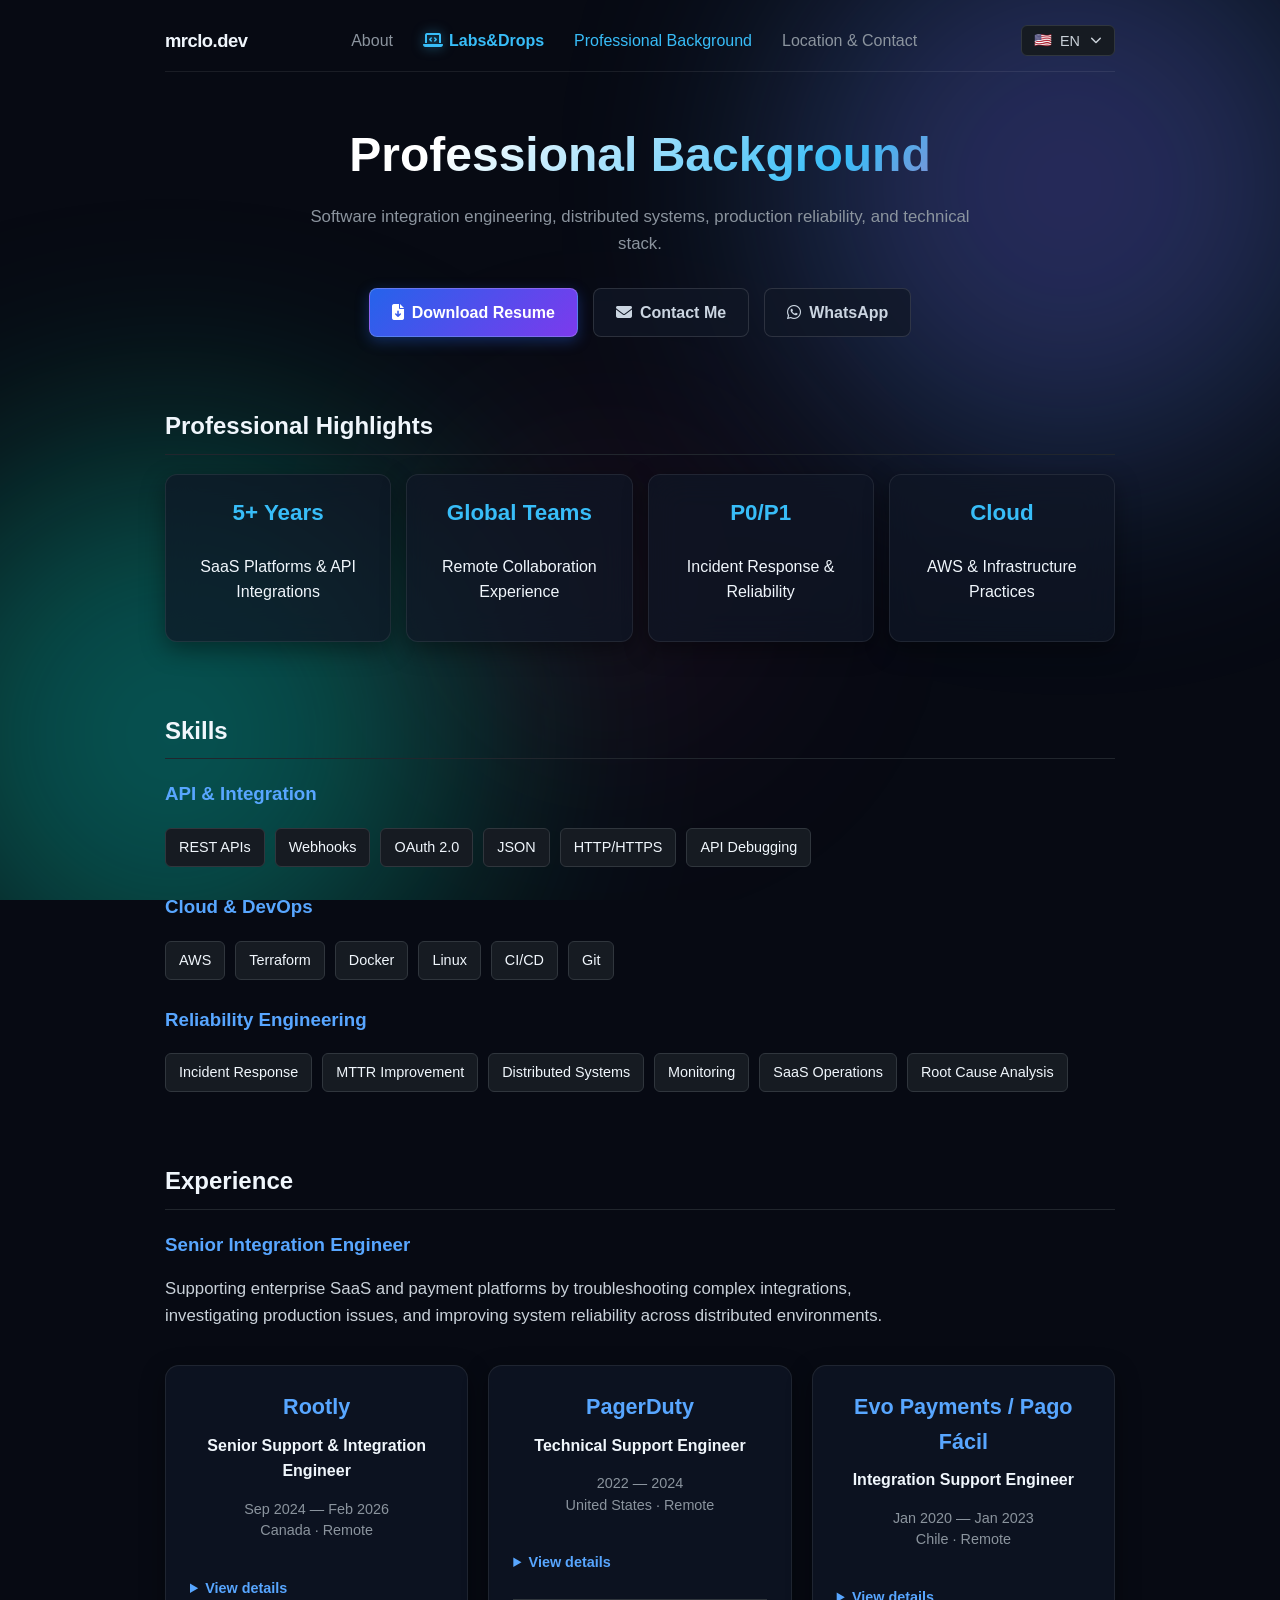
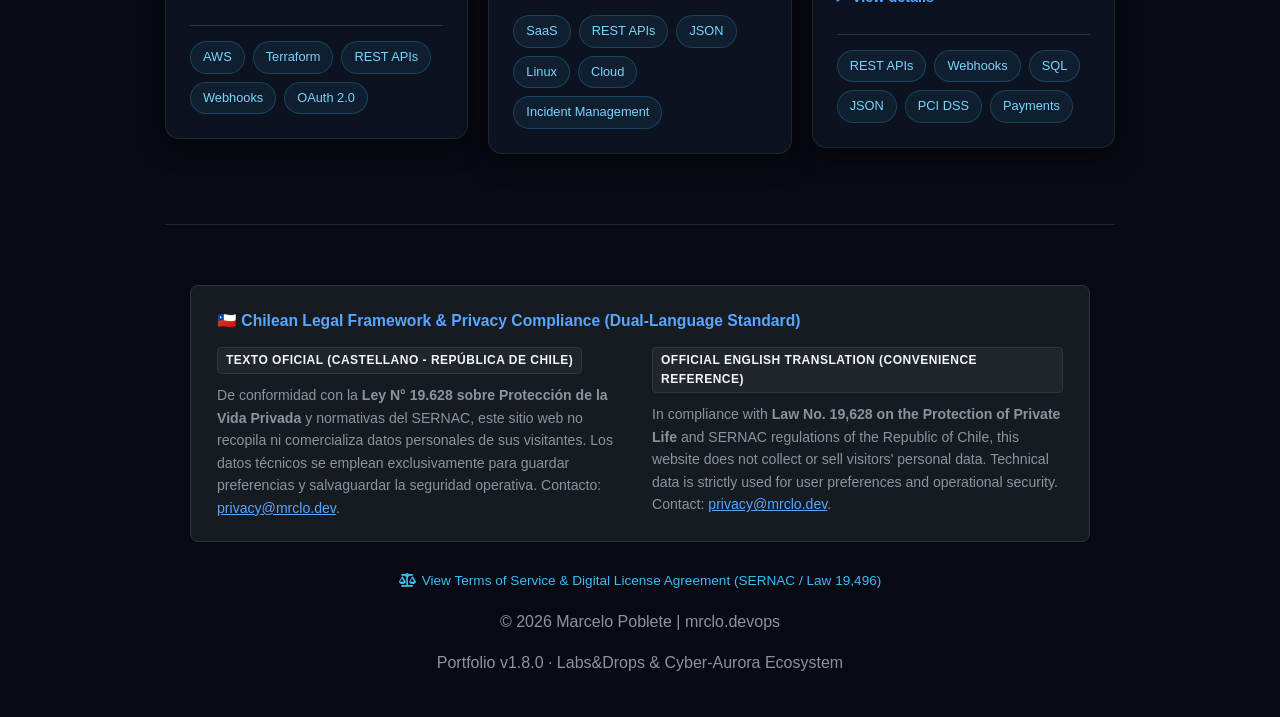
==== background/index.html @ b50017c6 "feat: restructure layout with central Labs&Drops and dedicated background page" ====
<!DOCTYPE html>
<html lang="es">

<head>
    <meta charset="UTF-8">
    <meta name="viewport" content="width=device-width, initial-scale=1.0">

    <title>Professional Background — Marcelo Poblete | Skills & Experience</title>

    <meta name="description"
        content="Professional background of Marcelo Poblete: Senior Integration Engineer, DevOps, and API Reliability specialist. Track record supporting Rootly, PagerDuty, and Pago Fácil.">

    <meta property="og:title" content="Professional Background — Marcelo Poblete | Skills & Experience">
    <meta property="og:description" content="Senior Integration Engineer, DevOps, and API Reliability specialist. Technical stack, highlights, and enterprise SaaS track record.">
    <meta property="og:image" content="https://mrclo.dev/assets/img/profile.jpg">
    <meta property="og:url" content="https://mrclo.dev/background/">
    <meta property="og:type" content="website">

    <link rel="canonical" href="https://mrclo.dev/background/">

    <link rel="icon" type="image/svg+xml" href="/assets/img/favicon.svg?v=1.8.0">
    <link rel="icon" type="image/png" sizes="32x32" href="/assets/img/favicon-32x32.png?v=1.8.0">
    <link rel="icon" type="image/png" sizes="16x16" href="/assets/img/favicon-16x16.png?v=1.8.0">
    <link rel="apple-touch-icon" sizes="180x180" href="/assets/img/apple-touch-icon.png?v=1.8.0">
    <link rel="shortcut icon" href="/assets/img/favicon.ico?v=1.8.0">

    <link rel="stylesheet" href="/assets/css/style.css">
    <link rel="stylesheet" href="/assets/css/labs.css">
    <link rel="stylesheet" href="https://cdnjs.cloudflare.com/ajax/libs/font-awesome/6.5.2/css/all.min.css">
</head>

<body>

  <!-- Ambient Glow Mesh Background -->
  <div class="ambient-glow-mesh" aria-hidden="true">
    <div class="glow-orb orb-1"></div>
    <div class="glow-orb orb-2"></div>
    <div class="glow-orb orb-3"></div>
  </div>

  <nav class="navbar">
    <button class="menu-toggle" aria-label="Open menu">
        <i class="fas fa-bars"></i>
    </button>

    <a href="/" class="nav-brand-desktop">mrclo.dev</a>

    <a href="/labs-drops/" class="nav-labs-center-btn" aria-label="Explora Labs & Drops">
        <span class="working-dev-icon"><i class="fas fa-laptop-code"></i></span>
        <span data-i18n="nav.labs_drops">Labs&Drops</span>
    </a>

    <div class="nav-links">
        <a href="/#about" data-i18n="nav.about">About</a>
        <a href="/labs-drops/" style="color: #38bdf8; font-weight: 600;"><span class="working-dev-icon"><i class="fas fa-laptop-code"></i></span><span data-i18n="nav.labs_drops">Labs&Drops</span></a>
        <a href="/background/" style="color: #38bdf8;" data-i18n="nav.background">Professional Background</a>
        <a href="/#contact" data-i18n="nav.contact">Location & Contact</a>
    </div>

    <div class="lang-switcher">
        <button id="lang-switcher-btn" class="lang-btn" aria-label="Cambiar idioma / Switch language">
            <span id="current-lang-flag">🇨🇱</span>
            <span id="current-lang-code">ES</span>
            <i class="fas fa-chevron-down" style="font-size: 0.72rem; margin-left: 2px;"></i>
        </button>
        <div id="lang-dropdown" class="lang-dropdown">
            <button class="lang-option" data-lang="es">
                <span>🇨🇱</span> Español
            </button>
            <button class="lang-option" data-lang="en">
                <span>🇺🇸</span> English
            </button>
        </div>
    </div>
  </nav>

  <header style="text-align: center; margin-bottom: 30px;">
    <h1 data-i18n="background.title">
      Professional Background
    </h1>

    <p style="color: #8b949e; font-size: 1.05rem; max-width: 680px; margin: 10px auto 25px auto;" data-i18n="background.subtitle">
      Software integration engineering, distributed systems, production reliability, and technical stack.
    </p>

    <div class="buttons">
      <a class="button" href="/assets/docs/Marcelo_Poblete_Integration_Engineer_Resume.pdf" download>
        <i class="fas fa-file-arrow-down"></i>
        <span data-i18n="header.btn.resume">Download Resume</span>
      </a>

      <a class="button secondary" href="mailto:hello@mrclo.dev">
        <i class="fas fa-envelope"></i>
        <span data-i18n="header.btn.contact">Contact Me</span>
      </a>

      <a class="button secondary" href="https://wa.me/56978283318?text=Hello%20Marcelo,%20we%20are%20interested%20in%20scheduling%20a%20meeting%20with%20you.%20Can%20you%20share%20your%20availability?" target="_blank">
        <i class="fab fa-whatsapp"></i>
        <span data-i18n="header.btn.whatsapp">WhatsApp</span>
      </a>
    </div>
  </header>

  <section id="highlights">
    <h2 data-i18n="highlights.title">
      Professional Highlights
    </h2>

    <div class="cards">
      <div class="card">
        <h3 data-i18n="highlights.card1.title">
          5+ Years
        </h3>
        <p data-i18n="highlights.card1.desc">
          SaaS Platforms & API Integrations
        </p>
      </div>

      <div class="card">
        <h3 data-i18n="highlights.card2.title">
          Global Teams
        </h3>
        <p data-i18n="highlights.card2.desc">
          Remote Collaboration Experience
        </p>
      </div>

      <div class="card">
        <h3 data-i18n="highlights.card3.title">
          P0/P1
        </h3>
        <p data-i18n="highlights.card3.desc">
          Incident Response & Reliability
        </p>
      </div>

      <div class="card">
        <h3 data-i18n="highlights.card4.title">
          Cloud
        </h3>
        <p data-i18n="highlights.card4.desc">
          AWS & Infrastructure Practices
        </p>
      </div>
    </div>
  </section>

  <section id="skills">
    <h2 data-i18n="skills.title">
      Skills
    </h2>

    <h3 data-i18n="skills.api">
      API & Integration
    </h3>

    <div class="skills">
      <span class="skill">REST APIs</span>
      <span class="skill">Webhooks</span>
      <span class="skill">OAuth 2.0</span>
      <span class="skill">JSON</span>
      <span class="skill">HTTP/HTTPS</span>
      <span class="skill">API Debugging</span>
    </div>

    <h3 data-i18n="skills.cloud">
      Cloud & DevOps
    </h3>

    <div class="skills">
      <span class="skill">AWS</span>
      <span class="skill">Terraform</span>
      <span class="skill">Docker</span>
      <span class="skill">Linux</span>
      <span class="skill">CI/CD</span>
      <span class="skill">Git</span>
    </div>

    <h3 data-i18n="skills.reliability">
      Reliability Engineering
    </h3>

    <div class="skills">
      <span class="skill">Incident Response</span>
      <span class="skill">MTTR Improvement</span>
      <span class="skill">Distributed Systems</span>
      <span class="skill">Monitoring</span>
      <span class="skill">SaaS Operations</span>
      <span class="skill">Root Cause Analysis</span>
    </div>
  </section>

  <section id="experience">
    <h2 data-i18n="exp.title">
      Experience
    </h2>
    <div class="experience-intro">
      <h3 data-i18n="exp.intro.role">
        Senior Integration Engineer
      </h3>
      <p data-i18n="exp.intro.desc">
        Supporting enterprise SaaS and payment platforms by troubleshooting
        complex integrations, investigating production issues, and improving
        system reliability across distributed environments.
      </p>
    </div>

    <div class="experience-grid">
      <article class="experience-card">
        <header class="experience-header">
          <h3 class="company-name">
            Rootly
          </h3>
          <h4 class="job-title" data-i18n="exp.rootly.role">
            Senior Support & Integration Engineer
          </h4>
          <p class="job-meta" data-i18n="exp.rootly.meta">
            Sep 2024 — Feb 2026<br>
            Canada · Remote
          </p>
        </header>

        <details class="experience-details">
          <summary data-i18n="exp.view_details">
            View details
          </summary>
          <div class="details-content">
            <p data-i18n="exp.rootly.desc">
              Supported enterprise SaaS customers by troubleshooting
              API integrations, production incidents and cloud
              infrastructure while collaborating with Engineering
              and Product teams.
            </p>
            <ul>
              <li data-i18n="exp.rootly.b1">
                Troubleshooting REST APIs and webhook integrations.
              </li>
              <li data-i18n="exp.rootly.b2">
                Production incident response and root cause analysis.
              </li>
              <li data-i18n="exp.rootly.b3">
                Supported cloud-based SaaS environments.
              </li>
              <li data-i18n="exp.rootly.b4">
                Collaborated with Engineering teams on technical issues.
              </li>
            </ul>
          </div>
        </details>

        <footer class="experience-footer">
          <span>AWS</span>
          <span>Terraform</span>
          <span>REST APIs</span>
          <span>Webhooks</span>
          <span>OAuth 2.0</span>
        </footer>
      </article>

      <article class="experience-card">
        <header class="experience-header">
          <h3 class="company-name">
            PagerDuty
          </h3>
          <h4 class="job-title" data-i18n="exp.pd.role">
            Technical Support Engineer
          </h4>
          <p class="job-meta" data-i18n="exp.pd.meta">
            2022 — 2024<br>
            United States · Remote
          </p>
        </header>

        <details class="experience-details">
          <summary data-i18n="exp.view_details">
            View details
          </summary>
          <div class="details-content">
            <p data-i18n="exp.pd.desc">
              Supported global customers using cloud-based incident
              management solutions, troubleshooting technical issues,
              integrations and production environments.
            </p>
            <ul>
              <li data-i18n="exp.pd.b1">
                Troubleshot SaaS platform issues and customer integrations.
              </li>
              <li data-i18n="exp.pd.b2">
                Analyzed logs and technical data to identify root causes.
              </li>
              <li data-i18n="exp.pd.b3">
                Supported API integrations and technical investigations.
              </li>
              <li data-i18n="exp.pd.b4">
                Collaborated with Engineering teams across global environments.
              </li>
            </ul>
          </div>
        </details>

        <footer class="experience-footer">
          <span>SaaS</span>
          <span>REST APIs</span>
          <span>JSON</span>
          <span>Linux</span>
          <span>Cloud</span>
          <span>Incident Management</span>
        </footer>
      </article>

      <article class="experience-card">
        <header class="experience-header">
          <h3 class="company-name">
            Evo Payments / Pago Fácil
          </h3>
          <h4 class="job-title" data-i18n="exp.pf.role">
            Integration Support Engineer
          </h4>
          <p class="job-meta" data-i18n="exp.pf.meta">
            Jan 2020 — Jan 2023<br>
            Chile · Remote
          </p>
        </header>

        <details class="experience-details">
          <summary data-i18n="exp.view_details">
            View details
          </summary>
          <div class="details-content">
            <p data-i18n="exp.pf.desc">
              Supported high-volume payment gateway integrations
              in production environments, ensuring reliable transaction
              processing and troubleshooting complex integration issues.
            </p>
            <ul>
              <li data-i18n="exp.pf.b1">
                Supported high-volume payment gateway integrations
                in production environments.
              </li>
              <li data-i18n="exp.pf.b2">
                Performed SQL analysis and log investigations to resolve
                reconciliation discrepancies and transaction failures.
              </li>
              <li data-i18n="exp.pf.b3">
                Investigated API contract mismatches, webhook delivery
                issues and payload validation errors.
              </li>
              <li data-i18n="exp.pf.b4">
                Refined retry strategies and fault-isolation practices
                to support reliable payment processing.
              </li>
              <li data-i18n="exp.pf.b5">
                Collaborated with Engineering and Operations teams
                during production releases.
              </li>
            </ul>
          </div>
        </details>

        <footer class="experience-footer">
          <span>REST APIs</span>
          <span>Webhooks</span>
          <span>SQL</span>
          <span>JSON</span>
          <span>PCI DSS</span>
          <span>Payments</span>
        </footer>
      </article>
    </div>
  </section>

  <footer>
    <div class="legal-framework">
      <h4 id="legal-title">🇨🇱 Cumplimiento Legal y Privacidad (República de Chile)</h4>
      <div id="legal-body"></div>
    </div>

    <div style="margin: 16px 0; text-align: center;">
      <a href="/terms/" style="color: var(--labs-cyan, #38bdf8); font-size: 0.85rem; text-decoration: none; display: inline-flex; align-items: center; gap: 6px;">
        <i class="fas fa-scale-balanced"></i>
        <span data-i18n="legal.terms_link">Ver Términos de Servicio & Política de Licencias Digitales (SERNAC / Ley 19.496)</span>
      </a>
    </div>

    <p data-i18n="footer.rights">
      © 2026 Marcelo Poblete | mrclo.devops
    </p>

    <p data-i18n="footer.version">
      Portfolio v1.8.0 · Labs&Drops & Cyber-Aurora Ecosystem
    </p>
  </footer>

  <script>
    const menuToggle = document.querySelector(".menu-toggle");
    const navLinks = document.querySelector(".nav-links");
    menuToggle.addEventListener("click", () => {
      navLinks.classList.toggle("active");
    });
  </script>
  <script src="/assets/js/i18n.js"></script>
</body>
</html>
---- assets/css/style.css ----
* {
    box-sizing: border-box;
}


html {
    scroll-behavior: smooth;
}


body {
    background: #070a13;
    color: #f0f6fc;
    position: relative;
    overflow-x: hidden;
    font-family:
    -apple-system,
    BlinkMacSystemFont,
    "Segoe UI",
    Roboto,
    Arial,
    sans-serif;
    max-width: 1000px;
    margin: auto;
    padding: 25px;
    line-height: 1.6;
}



/* =====================
   NAVBAR
===================== */


.navbar {
    display: flex;
    justify-content: space-between;
    align-items: center;
    position: relative;
    border-bottom: 1px solid rgba(255, 255, 255, 0.08);
    padding-bottom: 15px;
    margin-bottom: 45px;
}

.nav-brand-desktop {
    color: #f0f6fc;
    font-size: 1.15rem;
    font-weight: 700;
    text-decoration: none;
    letter-spacing: -0.5px;
    transition: color 0.2s ease;
}

.nav-brand-desktop:hover {
    color: #38bdf8;
}

.nav-links {
    display: flex;
    gap: 22px;
    align-items: center;
}

.nav-links a {
    color: #8b949e;
    text-decoration: none;
    font-weight: 500;
    transition: color 0.2s ease;
}

.nav-links a:hover {
    color: #38bdf8;
}

.nav-labs-center-btn {
    display: none;
    align-items: center;
    gap: 8px;
    background: linear-gradient(135deg, rgba(37, 99, 235, 0.2), rgba(124, 58, 237, 0.25));
    border: 1px solid rgba(56, 189, 248, 0.4);
    color: #ffffff;
    padding: 6px 14px;
    border-radius: 20px;
    font-size: 0.88rem;
    font-weight: 600;
    text-decoration: none;
    box-shadow: 0 0 15px rgba(56, 189, 248, 0.25);
    transition: all 0.25s ease;
}

.nav-labs-center-btn:hover {
    background: linear-gradient(135deg, rgba(37, 99, 235, 0.35), rgba(124, 58, 237, 0.4));
    border-color: #38bdf8;
    transform: translateY(-1px) scale(1.03);
    box-shadow: 0 0 22px rgba(56, 189, 248, 0.45);
    color: #ffffff;
}

.menu-toggle {
    display: none;
    background: none;
    border: 1px solid rgba(255, 255, 255, 0.15);
    color: #c9d1d9;
    border-radius: 8px;
    padding: 7px 12px;
    font-size: 1.1rem;
    cursor: pointer;
    transition: all 0.2s ease;
}

.menu-toggle:hover {
    background: rgba(255, 255, 255, 0.05);
    border-color: #38bdf8;
    color: #38bdf8;
}

/* =====================
   LANGUAGE SWITCHER
===================== */

.lang-switcher {
    position: relative;
    z-index: 100;
}

.lang-btn {
    background: #161b22;
    border: 1px solid #30363d;
    border-radius: 6px;
    color: #c9d1d9;
    padding: 6px 12px;
    font-size: 0.9rem;
    font-weight: 500;
    cursor: pointer;
    display: flex;
    align-items: center;
    gap: 8px;
    transition: all 0.2s ease;
}

.lang-btn:hover {
    background: #21262d;
    border-color: #58a6ff;
    color: #58a6ff;
}

.lang-dropdown {
    display: none;
    position: absolute;
    right: 0;
    top: calc(100% + 6px);
    background: #161b22;
    border: 1px solid #30363d;
    border-radius: 6px;
    box-shadow: 0 8px 24px rgba(0, 0, 0, 0.5);
    min-width: 135px;
    z-index: 1000;
    overflow: hidden;
}

.lang-dropdown.open {
    display: block;
}

.lang-option {
    display: flex;
    align-items: center;
    gap: 10px;
    width: 100%;
    padding: 9px 14px;
    background: transparent;
    border: none;
    color: #c9d1d9;
    font-size: 0.88rem;
    text-align: left;
    cursor: pointer;
    transition: background 0.15s ease;
}

.lang-option:hover {
    background: #21262d;
    color: #58a6ff;
}

.lang-option.active {
    color: #58a6ff;
    font-weight: 600;
    background: rgba(88, 166, 255, 0.12);
}


.nav-links {

    display: flex;

    gap: 30px;

}


.nav-links a {

    color: #8b949e;

    text-decoration: none;

    font-weight: 500;

}


.nav-links a:hover {

    color: #58a6ff;

}



.menu-toggle {

    display: none;

    background: none;

    border: none;

    color: #c9d1d9;

    font-size: 1.8rem;

    cursor: pointer;

}







/* =====================
   HEADER
===================== */


header {

    text-align: center;

}



.profile {
    width: 150px;
    height: 150px;
    border-radius: 50%;
    object-fit: cover;
    border: 2px solid rgba(56, 189, 248, 0.45);
    box-shadow: 0 0 25px rgba(56, 189, 248, 0.3), 0 0 50px rgba(124, 58, 237, 0.22);
    transition: all 0.3s cubic-bezier(0.16, 1, 0.3, 1);
}

.profile:hover {
    transform: scale(1.04);
    border-color: #38bdf8;
    box-shadow: 0 0 35px rgba(56, 189, 248, 0.45), 0 0 70px rgba(124, 58, 237, 0.35);
}

h1 {
    color: #f0f6fc;
    font-size: 3rem;
    font-weight: 800;
    margin: 20px 0 5px;
    background: linear-gradient(135deg, #ffffff 30%, #38bdf8 70%, #ec4899 100%);
    -webkit-background-clip: text;
    -webkit-text-fill-color: transparent;
}

header h2 {
    color: #38bdf8;
    font-weight: 600;
    font-size: 1.25rem;
    letter-spacing: 0.3px;
}

header p {
    max-width: 750px;
    margin: 15px auto;
    color: #94a3b8;
}

/* =====================
   BUTTONS
===================== */
.buttons {
    display: flex;
    justify-content: center;
    gap: 15px;
    margin: 30px 0;
    flex-wrap: wrap;
}

.button {
    background: linear-gradient(135deg, #2563eb, #7c3aed);
    border: 1px solid rgba(255, 255, 255, 0.2);
    color: white;
    padding: 11px 22px;
    border-radius: 8px;
    text-decoration: none;
    font-weight: 600;
    box-shadow: 0 4px 14px rgba(37, 99, 235, 0.35);
    transition: all 0.25s ease;
    display: inline-flex;
    align-items: center;
    gap: 8px;
}

.button:hover {
    background: linear-gradient(135deg, #1d4ed8, #6d28d9);
    transform: translateY(-2px);
    box-shadow: 0 6px 22px rgba(124, 58, 237, 0.5);
    color: #ffffff;
}

.button.secondary {
    background: rgba(16, 23, 38, 0.75);
    border: 1px solid rgba(255, 255, 255, 0.12);
    color: #cbd5e1;
    box-shadow: none;
}

.button.secondary:hover {
    background: rgba(255, 255, 255, 0.1);
    border-color: #38bdf8;
    color: #ffffff;
}







/* =====================
   SOCIAL LINKS
===================== */


.social-links {

    display:flex;

    justify-content:center;

    gap:25px;

    flex-wrap:wrap;

    margin:30px 0;

}



.social-links a {

    color:#c9d1d9;

    text-decoration:none;

}



.social-links a:hover {

    color:#58a6ff;

}







/* =====================
   SECTIONS
===================== */


section {

    margin:70px 0;

}



h2 {

    color:#f0f6fc;

    border-bottom:1px solid #21262d;

    padding-bottom:8px;

}



h3 {

    color:#58a6ff;

}








/* =====================
   CARDS
===================== */
.cards {
    display: grid;
    grid-template-columns: repeat(4, 1fr);
    gap: 15px;
}

.card {
    background: rgba(16, 23, 38, 0.72);
    backdrop-filter: blur(16px);
    -webkit-backdrop-filter: blur(16px);
    border: 1px solid rgba(255, 255, 255, 0.08);
    border-radius: 12px;
    padding: 20px;
    text-align: center;
    box-shadow: 0 8px 24px rgba(0, 0, 0, 0.4);
    transition: all 0.3s cubic-bezier(0.16, 1, 0.3, 1);
}

.card:hover {
    transform: translateY(-4px);
    border-color: rgba(56, 189, 248, 0.35);
    box-shadow: 0 14px 35px -10px rgba(0, 0, 0, 0.7), 0 0 20px rgba(56, 189, 248, 0.15);
}

.card h3 {
    margin-top: 0;
    font-size: 1.4rem;
    color: #38bdf8;
}







/* =====================
   SKILLS
===================== */


.skills {

    display:flex;

    flex-wrap:wrap;

    gap:10px;

    margin-bottom:25px;

}



.skill {

    background:#161b22;

    border:1px solid #30363d;

    border-radius:6px;

    padding:7px 13px;

    font-size:.9rem;

}







/* =====================
   PROJECTS
===================== */


.project {


    background:#161b22;

    border:1px solid #30363d;

    border-radius:8px;

    padding:25px;

    margin-bottom:20px;


}



.project:hover {


    border-color:#58a6ff;


}







/* =====================
   LINKS
===================== */


a {

    color:#58a6ff;

}







/* =====================
   FOOTER
===================== */


footer {

    border-top:1px solid #21262d;

    margin-top:60px;

    padding-top:20px;

    text-align:center;

    color:#8b949e;

}







/* =====================
   TABLET / MOBILE MENU
===================== */


@media(max-width:800px){


    body {

        padding:20px 15px;

    }



    .navbar {
        display: flex;
        justify-content: space-between;
        align-items: center;
        position: relative;
        width: 100%;
        gap: 10px;
        margin-bottom: 30px;
    }

    .nav-brand-desktop {
        display: none;
    }

    .menu-toggle {
        display: block;
        order: 1;
        margin: 0;
    }

    .nav-labs-center-btn {
        display: inline-flex;
        order: 2;
        font-size: 0.82rem;
        padding: 6px 14px;
        white-space: nowrap;
    }

    .lang-switcher {
        display: block;
        order: 3;
        position: relative;
        top: auto;
        right: auto;
    }

    .nav-links {
        display: none;
        position: absolute;
        top: 50px;
        left: 0;
        right: auto;
        background: rgba(13, 17, 23, 0.96);
        backdrop-filter: blur(14px);
        -webkit-backdrop-filter: blur(14px);
        border: 1px solid rgba(56, 189, 248, 0.25);
        border-radius: 12px;
        padding: 16px;
        flex-direction: column;
        width: 210px;
        box-shadow: 0 12px 32px rgba(0, 0, 0, 0.6);
        z-index: 1000;
        gap: 12px;
    }

    .nav-links.active {
        display: flex;
    }



    .cards {

        grid-template-columns:1fr 1fr;

    }


}






@media(max-width:500px){


    h1 {

        font-size:2.2rem;

    }



    header h2 {

        font-size:1.1rem;

    }



    .cards {

        grid-template-columns:1fr;

    }



    .buttons {

        flex-direction:column;

        align-items:center;

    }



    .button {

        width:80%;

    }


}

/* =====================
   EXPERIENCE CARDS
===================== */


.experience-grid {

    display:grid;
    grid-template-columns:repeat(3,1fr);
    gap:20px;
    align-items:start;

}



.experience-card {
    background: rgba(16, 23, 38, 0.72);
    backdrop-filter: blur(16px);
    -webkit-backdrop-filter: blur(16px);
    border: 1px solid rgba(255, 255, 255, 0.08);
    border-radius: 14px;
    padding: 24px;
    display: flex;
    flex-direction: column;
    box-shadow: 0 8px 24px rgba(0, 0, 0, 0.4);
    transition: all 0.3s cubic-bezier(0.16, 1, 0.3, 1);
}

.experience-card:hover {
    border-color: rgba(56, 189, 248, 0.35);
    transform: translateY(-4px);
    box-shadow: 0 14px 35px -10px rgba(0, 0, 0, 0.7), 0 0 22px rgba(56, 189, 248, 0.15);
}



/* HEADER */


.experience-header {

    margin-bottom:20px;

}



.company-name {

    color:#58a6ff;

    font-size:1.35rem;

    margin:0 0 8px;

}



.job-title {

    color:#f0f6fc;

    font-size:1rem;

    font-weight:600;

    margin:0 0 10px;

}



.job-meta {

    color:#8b949e;

    font-size:.9rem;

    line-height:1.5;

}





/* DETAILS */


.experience-details {

    margin-top:auto;

}



.experience-details summary {

    cursor:pointer;

    color:#58a6ff;

    font-weight:600;

    font-size:.9rem;

    transition:.2s ease;

}


.experience-details summary:hover {

    color:#79c0ff;

}



.experience-details summary::-webkit-details-marker {

    display:none;

}



.experience-details summary:hover {

    color:#79c0ff;

}



.details-content {

    color:#c9d1d9;

    font-size:.95rem;

    margin-top:15px;

}



.details-content ul {

    padding-left:20px;

}



.details-content li {

    margin-bottom:8px;

}





/* FOOTER TECHNOLOGIES */


.experience-footer {

    display:flex;

    flex-wrap:wrap;

    gap:8px;

    border-top:1px solid #30363d;

    margin-top:25px;

    padding-top:15px;

}



.experience-footer span {
    background: rgba(56, 189, 248, 0.08);
    border: 1px solid rgba(56, 189, 248, 0.22);
    border-radius: 20px;
    padding: 5px 12px;
    font-size: .8rem;
    color: #7dd3fc;
    font-weight: 500;
}





/* =====================
   EXPERIENCE RESPONSIVE
===================== */


@media(max-width:900px){


    .experience-grid {

        grid-template-columns:repeat(2,1fr);
        align-items:start;

    }


}



@media(max-width:600px){


    .experience-grid {

        grid-template-columns:1fr;
        align-items:start;

    }


}
.experience-intro {

    max-width:750px;

    margin-bottom:35px;

}


.experience-intro h3 {

    color:#58a6ff;

    margin-bottom:10px;

}


.experience-intro p {

    color:#c9d1d9;

    font-size:1.05rem;

}


/* =====================
   LABS & DROPS SECTION
===================== */

.labs-grid {
    display: grid;
    grid-template-columns: repeat(3, 1fr);
    gap: 20px;
    align-items: stretch;
    margin-top: 25px;
}

.lab-card {
    background: #161b22;
    border: 1px solid #30363d;
    border-radius: 10px;
    padding: 24px;
    display: flex;
    flex-direction: column;
    justify-content: space-between;
    transition: all 0.2s ease;
}

.lab-card:hover {
    border-color: #58a6ff;
    transform: translateY(-3px);
}

.lab-card-header {
    margin-bottom: 15px;
}

.lab-badge {
    display: inline-block;
    font-size: 0.75rem;
    font-weight: 600;
    text-transform: uppercase;
    letter-spacing: 0.5px;
    color: #58a6ff;
    background: rgba(88, 166, 255, 0.12);
    border: 1px solid rgba(88, 166, 255, 0.3);
    border-radius: 4px;
    padding: 3px 8px;
    margin-bottom: 12px;
}

.lab-card h3 {
    font-size: 1.35rem;
    color: #f0f6fc;
    margin: 0 0 6px;
}

.lab-sub {
    font-size: 0.9rem;
    color: #58a6ff;
    font-weight: 500;
    margin: 0 0 12px;
}

.lab-card p {
    font-size: 0.9rem;
    color: #c9d1d9;
    line-height: 1.55;
    margin: 0 0 16px;
}

.lab-footer-info {
    border-top: 1px solid #30363d;
    padding-top: 15px;
    margin-top: auto;
}

.lab-platforms {
    font-size: 0.8rem;
    color: #8b949e;
    margin-bottom: 14px;
    display: flex;
    align-items: center;
    gap: 6px;
    line-height: 1.4;
}

.lab-platforms i {
    color: #58a6ff;
}

.lab-actions {
    display: flex;
    gap: 10px;
    flex-wrap: wrap;
}

.lab-btn {
    display: inline-flex;
    align-items: center;
    gap: 6px;
    font-size: 0.82rem;
    font-weight: 500;
    padding: 7px 12px;
    border-radius: 6px;
    text-decoration: none;
    transition: all 0.2s ease;
}

.lab-btn.primary {
    background: #238636;
    color: #ffffff;
    border: 1px solid rgba(240, 246, 252, 0.1);
}

.lab-btn.primary:hover {
    background: #2ea043;
}

.lab-btn.secondary {
    background: #21262d;
    color: #c9d1d9;
    border: 1px solid #30363d;
}

.lab-btn.secondary:hover {
    background: #30363d;
    color: #58a6ff;
    border-color: #58a6ff;
}

@media (max-width: 950px) {
    .labs-grid {
        grid-template-columns: repeat(2, 1fr);
    }
}

@media (max-width: 650px) {
    .labs-grid {
        grid-template-columns: 1fr;
    }
}


/* =====================
   CHILEAN LEGAL & PRIVACY FOOTER
===================== */

.legal-framework {
    margin: 40px auto 25px;
    max-width: 900px;
    text-align: left;
    background: #161b22;
    border: 1px solid #30363d;
    border-radius: 8px;
    padding: 22px 26px;
}

.legal-framework h4 {
    color: #58a6ff;
    font-size: 0.98rem;
    margin: 0 0 14px;
    font-weight: 600;
}

.legal-card p {
    font-size: 0.88rem;
    color: #8b949e;
    line-height: 1.6;
    margin: 0;
}

.legal-card a {
    color: #58a6ff;
    text-decoration: underline;
}

.legal-card.dual {
    display: grid;
    grid-template-columns: 1fr 1fr;
    gap: 24px;
}

.legal-col {
    display: flex;
    flex-direction: column;
}

.legal-badge {
    display: inline-block;
    font-size: 0.75rem;
    font-weight: 600;
    text-transform: uppercase;
    letter-spacing: 0.5px;
    color: #f0f6fc;
    background: #21262d;
    border: 1px solid #30363d;
    border-radius: 4px;
    padding: 3px 8px;
    margin-bottom: 10px;
    align-self: flex-start;
}

@media (max-width: 768px) {
    .legal-card.dual {
        grid-template-columns: 1fr;
        gap: 18px;
    }

    .legal-framework {
        padding: 18px 16px;
    }
}


/* ============================================================
   UNIFIED MOBILITY & CONTACT CARD
============================================================ */

.mobility-contact-section {
    margin: 50px 0 60px 0;
}

.mobility-contact-card {
    background: linear-gradient(145deg, rgba(22, 27, 34, 0.85), rgba(13, 17, 23, 0.95));
    border: 1px solid rgba(56, 189, 248, 0.25);
    border-radius: 16px;
    padding: 28px 32px;
    box-shadow: 0 8px 32px rgba(0, 0, 0, 0.35);
    position: relative;
    overflow: hidden;
    backdrop-filter: blur(12px);
    -webkit-backdrop-filter: blur(12px);
}

.mobility-contact-card::before {
    content: '';
    position: absolute;
    top: 0;
    left: 0;
    right: 0;
    height: 2px;
    background: linear-gradient(90deg, #38bdf8, #818cf8, #c084fc);
}

.mobility-contact-header {
    display: flex;
    flex-wrap: wrap;
    align-items: center;
    justify-content: space-between;
    gap: 12px;
    margin-bottom: 18px;
    padding-bottom: 16px;
    border-bottom: 1px solid rgba(255, 255, 255, 0.08);
}

.loc-pill-container {
    display: flex;
    align-items: center;
    gap: 10px;
    flex-wrap: wrap;
}

.loc-badge {
    display: inline-flex;
    align-items: center;
    gap: 8px;
    background: rgba(56, 189, 248, 0.12);
    color: #38bdf8;
    border: 1px solid rgba(56, 189, 248, 0.3);
    padding: 6px 14px;
    border-radius: 20px;
    font-size: 0.9rem;
    font-weight: 600;
}

.timezone-badge {
    display: inline-flex;
    align-items: center;
    gap: 6px;
    background: rgba(139, 148, 158, 0.1);
    color: #8b949e;
    border: 1px solid rgba(139, 148, 158, 0.2);
    padding: 5px 12px;
    border-radius: 20px;
    font-size: 0.8rem;
}

.mobility-desc {
    color: #c9d1d9;
    font-size: 1rem;
    line-height: 1.6;
    margin-bottom: 24px;
}

.contact-pill-list {
    display: flex;
    flex-wrap: wrap;
    gap: 12px;
}

.contact-pill {
    display: inline-flex;
    align-items: center;
    gap: 10px;
    background: rgba(255, 255, 255, 0.04);
    border: 1px solid rgba(255, 255, 255, 0.12);
    color: #f0f6fc;
    padding: 10px 18px;
    border-radius: 12px;
    font-size: 0.92rem;
    font-weight: 500;
    text-decoration: none;
    transition: all 0.25s cubic-bezier(0.4, 0, 0.2, 1);
}

.contact-pill:hover {
    background: rgba(56, 189, 248, 0.12);
    border-color: #38bdf8;
    color: #38bdf8;
    transform: translateY(-2px);
    box-shadow: 0 4px 20px rgba(56, 189, 248, 0.25);
}

.contact-pill i {
    font-size: 1.05rem;
    color: #38bdf8;
}

@media(max-width: 600px) {
    .mobility-contact-card {
        padding: 20px 18px;
    }
    .contact-pill-list {
        flex-direction: column;
    }
    .contact-pill {
        width: 100%;
        justify-content: flex-start;
        box-sizing: border-box;
    }
}
---- assets/css/labs.css ----
/* ==========================================================================
   LABS & DROPS UNIVERSE — High-End Cyber-Aurora & Glassmorphism Stylesheet
   Designed for mrclo.dev / labs-drops
   ========================================================================== */

:root {
  --labs-bg-base: #070a13;
  --labs-bg-card: rgba(16, 23, 38, 0.72);
  --labs-card-border: rgba(255, 255, 255, 0.08);
  --labs-border-glow: rgba(56, 189, 248, 0.35);
  --labs-text-main: #f0f6fc;
  --labs-text-muted: #8b949e;
  --labs-cyan: #38bdf8;
  --labs-cyan-bright: #00f2fe;
  --labs-purple: #a855f7;
  --labs-pink: #ec4899;
  --labs-emerald: #10b981;
  --labs-gold: #f59e0b;
}

body.labs-universe {
  background: var(--labs-bg-base);
  color: var(--labs-text-main);
  position: relative;
  overflow-x: hidden;
}

/* ==========================================================================
   AMBIENT MESH GLOW (BACKGROUND ORBS)
   ========================================================================== */
.ambient-glow-mesh {
  position: fixed;
  top: 0;
  left: 0;
  width: 100vw;
  height: 100vh;
  pointer-events: none;
  z-index: -1;
  overflow: hidden;
}

.glow-orb {
  position: absolute;
  border-radius: 50%;
  filter: blur(120px);
  opacity: 0.35;
  animation: orbFloat 18s ease-in-out infinite alternate;
}

.glow-orb.orb-1 {
  top: -10%;
  right: -5%;
  width: 550px;
  height: 550px;
  background: radial-gradient(circle, #7928ca, #4facfe 70%);
}

.glow-orb.orb-2 {
  bottom: -15%;
  left: -10%;
  width: 600px;
  height: 600px;
  background: radial-gradient(circle, #00f2fe, #10b981 70%);
  animation-duration: 22s;
  animation-delay: -5s;
}

.glow-orb.orb-3 {
  top: 40%;
  left: 30%;
  width: 450px;
  height: 450px;
  background: radial-gradient(circle, rgba(236, 72, 153, 0.4), transparent 70%);
  animation-duration: 15s;
  animation-delay: -2s;
}

@keyframes orbFloat {
  0% {
    transform: translate(0, 0) scale(1);
  }
  50% {
    transform: translate(-30px, 40px) scale(1.08);
  }
  100% {
    transform: translate(25px, -35px) scale(0.95);
  }
}

/* ==========================================================================
   ANIMATED WORKING DEVELOPER ICON
   ========================================================================== */
.working-dev-icon {
  display: inline-flex;
  align-items: center;
  justify-content: center;
  position: relative;
  color: var(--labs-cyan);
  filter: drop-shadow(0 0 6px rgba(56, 189, 248, 0.6));
  animation: devCoding 3s ease-in-out infinite;
  margin-right: 6px;
}

@keyframes devCoding {
  0%, 100% {
    transform: translateY(0) scale(1);
    filter: drop-shadow(0 0 5px rgba(56, 189, 248, 0.6));
  }
  25% {
    transform: translateY(-1.5px) rotate(-2deg);
    filter: drop-shadow(0 0 9px rgba(0, 242, 254, 0.85));
  }
  50% {
    transform: translateY(0) scale(1.03);
    filter: drop-shadow(0 0 6px rgba(16, 185, 129, 0.7));
  }
  75% {
    transform: translateY(-1px) rotate(2deg);
    filter: drop-shadow(0 0 9px rgba(56, 189, 248, 0.85));
  }
}

/* Pulsing live dot */
.badge-live-pulse {
  display: inline-block;
  width: 8px;
  height: 8px;
  border-radius: 50%;
  background-color: var(--labs-emerald);
  box-shadow: 0 0 8px var(--labs-emerald);
  margin-right: 6px;
  animation: pulseDot 1.8s ease-in-out infinite;
}

@keyframes pulseDot {
  0%, 100% {
    transform: scale(0.95);
    opacity: 0.8;
  }
  50% {
    transform: scale(1.35);
    opacity: 1;
    box-shadow: 0 0 14px var(--labs-emerald);
  }
}

/* ==========================================================================
   LABS TOP NAV & BREADCRUMB
   ========================================================================== */
.labs-navbar {
  display: flex;
  justify-content: space-between;
  align-items: center;
  padding: 16px 0;
  border-bottom: 1px solid var(--labs-card-border);
  margin-bottom: 40px;
  position: relative;
}

.labs-back-btn {
  display: inline-flex;
  align-items: center;
  justify-content: center;
  width: 40px;
  height: 40px;
  border-radius: 10px;
  background: rgba(255, 255, 255, 0.05);
  border: 1px solid rgba(255, 255, 255, 0.12);
  color: #c9d1d9;
  text-decoration: none;
  font-size: 1.05rem;
  transition: all 0.25s ease;
}

.labs-back-btn:hover {
  background: rgba(56, 189, 248, 0.15);
  border-color: var(--labs-cyan);
  color: var(--labs-cyan);
  transform: translateX(-3px);
  box-shadow: 0 0 15px rgba(56, 189, 248, 0.3);
}

.labs-nav-center {
  display: flex;
  align-items: center;
}

.labs-status-pill {
  display: inline-flex;
  align-items: center;
  background: rgba(16, 185, 129, 0.1);
  border: 1px solid rgba(16, 185, 129, 0.25);
  color: var(--labs-emerald);
  font-size: 0.75rem;
  font-weight: 600;
  padding: 4px 10px;
  border-radius: 20px;
  letter-spacing: 0.5px;
}

/* ==========================================================================
   HERO SECTION
   ========================================================================== */
.labs-hero {
  text-align: center;
  padding: 40px 0 30px;
  max-width: 840px;
  margin: 0 auto;
}

.labs-hero-badge {
  display: inline-flex;
  align-items: center;
  gap: 8px;
  background: linear-gradient(135deg, rgba(168, 85, 247, 0.15), rgba(56, 189, 248, 0.15));
  border: 1px solid rgba(168, 85, 247, 0.35);
  color: #d8b4fe;
  padding: 6px 16px;
  border-radius: 30px;
  font-size: 0.82rem;
  font-weight: 600;
  text-transform: uppercase;
  letter-spacing: 1px;
  margin-bottom: 22px;
}

.labs-hero h1 {
  font-size: 3rem;
  font-weight: 800;
  line-height: 1.15;
  margin-bottom: 18px;
  background: linear-gradient(135deg, #ffffff 30%, #38bdf8 70%, #ec4899 100%);
  -webkit-background-clip: text;
  -webkit-text-fill-color: transparent;
}

.labs-hero p {
  font-size: 1.15rem;
  color: var(--labs-text-muted);
  line-height: 1.65;
  margin-bottom: 28px;
}

/* Feature tags pill row */
.labs-tag-pills {
  display: flex;
  justify-content: center;
  flex-wrap: wrap;
  gap: 10px;
  margin-bottom: 40px;
}

.labs-tag-pill {
  background: rgba(255, 255, 255, 0.04);
  border: 1px solid rgba(255, 255, 255, 0.08);
  border-radius: 20px;
  padding: 6px 14px;
  font-size: 0.8rem;
  color: #cbd5e1;
  display: inline-flex;
  align-items: center;
  gap: 6px;
  transition: all 0.2s ease;
}

.labs-tag-pill:hover {
  background: rgba(56, 189, 248, 0.1);
  border-color: rgba(56, 189, 248, 0.3);
  color: var(--labs-cyan);
}

/* ==========================================================================
   CATEGORY TABS / FILTERS
   ========================================================================== */
.labs-filter-bar {
  display: flex;
  justify-content: center;
  flex-wrap: wrap;
  gap: 10px;
  margin-bottom: 45px;
}

.filter-tab {
  background: rgba(22, 27, 34, 0.7);
  border: 1px solid var(--labs-card-border);
  color: var(--labs-text-muted);
  padding: 9px 18px;
  border-radius: 8px;
  font-size: 0.9rem;
  font-weight: 500;
  cursor: pointer;
  transition: all 0.2s ease;
  display: inline-flex;
  align-items: center;
  gap: 8px;
}

.filter-tab:hover {
  color: var(--labs-text-main);
  border-color: var(--labs-cyan);
}

.filter-tab.active {
  background: linear-gradient(135deg, rgba(56, 189, 248, 0.15), rgba(168, 85, 247, 0.15));
  border-color: var(--labs-cyan);
  color: var(--labs-cyan);
  font-weight: 600;
  box-shadow: 0 0 15px rgba(56, 189, 248, 0.2);
}

/* ==========================================================================
   DROPS GRID & CARDS
   ========================================================================== */
.drops-grid {
  display: grid;
  grid-template-columns: repeat(auto-fit, minmax(320px, 1fr));
  gap: 28px;
  margin-bottom: 60px;
}

.drop-card {
  background: var(--labs-bg-card);
  backdrop-filter: blur(16px);
  -webkit-backdrop-filter: blur(16px);
  border: 1px solid var(--labs-card-border);
  border-radius: 16px;
  padding: 30px;
  display: flex;
  flex-direction: column;
  justify-content: space-between;
  position: relative;
  overflow: hidden;
  transition: all 0.3s cubic-bezier(0.16, 1, 0.3, 1);
}

.drop-card::before {
  content: '';
  position: absolute;
  top: 0;
  left: 0;
  width: 100%;
  height: 3px;
  background: linear-gradient(90deg, var(--labs-cyan), var(--labs-purple));
  opacity: 0;
  transition: opacity 0.3s ease;
}

.drop-card:hover {
  transform: translateY(-5px);
  border-color: var(--labs-border-glow);
  box-shadow: 0 14px 35px -10px rgba(0, 0, 0, 0.7), 0 0 25px rgba(56, 189, 248, 0.15);
}

.drop-card:hover::before {
  opacity: 1;
}

/* Card Header */
.drop-badge-row {
  display: flex;
  justify-content: space-between;
  align-items: center;
  margin-bottom: 14px;
}

.drop-num {
  font-family: monospace;
  font-size: 0.75rem;
  color: var(--labs-cyan);
  background: rgba(56, 189, 248, 0.1);
  padding: 3px 8px;
  border-radius: 4px;
  font-weight: 700;
  letter-spacing: 0.5px;
}

.drop-category-badge {
  font-size: 0.72rem;
  font-weight: 600;
  text-transform: uppercase;
  letter-spacing: 0.8px;
  padding: 4px 10px;
  border-radius: 20px;
  background: rgba(255, 255, 255, 0.06);
  color: #cbd5e1;
}

.drop-card h3 {
  font-size: 1.45rem;
  font-weight: 700;
  margin-bottom: 6px;
  color: #ffffff;
}

.drop-subtitle {
  font-size: 0.88rem;
  color: #38bdf8;
  font-weight: 500;
  margin-bottom: 14px;
}

.drop-desc {
  font-size: 0.94rem;
  color: var(--labs-text-muted);
  line-height: 1.6;
  margin-bottom: 22px;
}

/* Card Platforms & Specs */
.drop-specs {
  background: rgba(0, 0, 0, 0.25);
  border-radius: 8px;
  padding: 10px 14px;
  margin-bottom: 20px;
  font-size: 0.82rem;
  color: #94a3b8;
  display: flex;
  align-items: center;
  gap: 8px;
}

.drop-specs i {
  color: var(--labs-cyan);
  font-size: 0.9rem;
}

/* Drop Action Buttons */
.drop-actions {
  display: flex;
  flex-direction: column;
  gap: 10px;
}

.btn-demo-trigger {
  background: linear-gradient(135deg, #2563eb, #7c3aed);
  border: 1px solid rgba(255, 255, 255, 0.2);
  color: #ffffff;
  padding: 12px 18px;
  border-radius: 8px;
  font-size: 0.92rem;
  font-weight: 600;
  cursor: pointer;
  display: flex;
  align-items: center;
  justify-content: center;
  gap: 10px;
  box-shadow: 0 4px 14px rgba(37, 99, 235, 0.35);
  transition: all 0.25s ease;
  text-decoration: none;
}

.btn-demo-trigger:hover {
  background: linear-gradient(135deg, #1d4ed8, #6d28d9);
  transform: translateY(-1px);
  box-shadow: 0 6px 20px rgba(124, 58, 237, 0.45);
}

.btn-buy-webpay {
  background: linear-gradient(135deg, #059669 0%, #0284c7 100%);
  border: 1px solid rgba(52, 211, 153, 0.4);
  color: #ffffff;
  padding: 12px 18px;
  border-radius: 8px;
  font-size: 0.95rem;
  font-weight: 700;
  cursor: pointer;
  display: flex;
  align-items: center;
  justify-content: center;
  gap: 10px;
  box-shadow: 0 4px 15px rgba(5, 150, 105, 0.35);
  transition: all 0.25s ease;
  text-decoration: none;
  letter-spacing: 0.01em;
  width: 100%;
  box-sizing: border-box;
}

.btn-buy-webpay:hover {
  background: linear-gradient(135deg, #047857 0%, #0369a1 100%);
  transform: translateY(-2px);
  box-shadow: 0 6px 22px rgba(16, 185, 129, 0.5);
  border-color: #34d399;
  color: #ffffff;
}

.pay-desktop-qr-card {
  display: flex;
  align-items: center;
  gap: 14px;
  background: rgba(9, 14, 26, 0.85);
  border: 1px solid rgba(56, 189, 248, 0.22);
  border-radius: 12px;
  padding: 12px 14px;
  box-shadow: 0 6px 20px rgba(0, 0, 0, 0.45);
  backdrop-filter: blur(8px);
  transition: border-color 0.25s ease, box-shadow 0.25s ease;
}

.pay-desktop-qr-card:hover {
  border-color: rgba(56, 189, 248, 0.45);
  box-shadow: 0 8px 25px rgba(56, 189, 248, 0.15);
}

.qr-visual-frame {
  position: relative;
  background: #ffffff;
  border-radius: 8px;
  padding: 5px;
  display: flex;
  flex-direction: column;
  align-items: center;
  justify-content: center;
  box-shadow: 0 4px 12px rgba(0, 0, 0, 0.6);
  flex-shrink: 0;
}

.qr-image {
  display: block;
  width: 105px;
  height: 105px;
  border-radius: 4px;
}

.qr-badge-tag {
  position: absolute;
  bottom: -7px;
  background: linear-gradient(135deg, #059669, #0284c7);
  color: #ffffff;
  font-size: 0.62rem;
  font-weight: 700;
  padding: 2px 7px;
  border-radius: 10px;
  box-shadow: 0 2px 6px rgba(0, 0, 0, 0.4);
  letter-spacing: 0.02em;
  white-space: nowrap;
}

.qr-meta-side {
  display: flex;
  flex-direction: column;
  gap: 4px;
}

.qr-heading {
  font-size: 0.9rem;
  font-weight: 700;
  color: #f1f5f9;
}

.qr-subtext {
  font-size: 0.78rem;
  color: #94a3b8;
  line-height: 1.35;
  margin: 0;
}

.btn-link-webpay-alt {
  display: inline-flex;
  align-items: center;
  gap: 6px;
  color: var(--labs-cyan);
  font-size: 0.78rem;
  font-weight: 600;
  text-decoration: none;
  margin-top: 4px;
  transition: all 0.2s ease;
}

.btn-link-webpay-alt:hover {
  color: #ffffff;
  text-decoration: underline;
  transform: translateX(2px);
}

.drop-trust-note {
  font-size: 0.75rem;
  color: #94a3b8;
  display: flex;
  align-items: center;
  gap: 6px;
  margin-top: 4px;
  justify-content: center;
}

.drop-trust-note i {
  color: #34d399;
  font-size: 0.82rem;
}

.pay-mobile-box {
  display: none;
}

@media (max-width: 768px) {
  .pay-desktop-qr-card {
    display: none !important;
  }
  .pay-mobile-box {
    display: block !important;
    width: 100%;
  }
}

.drop-btn-secondary {
  background: rgba(255, 255, 255, 0.05);
  border: 1px solid var(--labs-card-border);
  color: #cbd5e1;
  padding: 9px 14px;
  border-radius: 8px;
  font-size: 0.85rem;
  font-weight: 500;
  cursor: pointer;
  display: flex;
  align-items: center;
  justify-content: center;
  gap: 8px;
  transition: all 0.2s ease;
  text-decoration: none;
}

.drop-btn-secondary:hover {
  background: rgba(255, 255, 255, 0.1);
  color: #ffffff;
  border-color: #58a6ff;
}

/* ==========================================================================
   INTERACTIVE DEVICE SIMULATOR MODAL (HEARTBEATS MEMORIES)
   ========================================================================== */
.modal-backdrop {
  display: none;
  position: fixed;
  top: 0;
  left: 0;
  width: 100vw;
  height: 100vh;
  background: rgba(3, 7, 18, 0.88);
  backdrop-filter: blur(12px);
  -webkit-backdrop-filter: blur(12px);
  z-index: 2000;
  align-items: center;
  justify-content: center;
  padding: 20px;
  opacity: 0;
  transition: opacity 0.3s ease;
}

.modal-backdrop.active {
  display: flex;
  opacity: 1;
}

.modal-window {
  background: #0d1117;
  border: 1px solid rgba(255, 255, 255, 0.12);
  border-radius: 20px;
  width: 100%;
  max-width: 960px;
  max-height: 92vh;
  overflow-y: auto;
  box-shadow: 0 25px 50px -12px rgba(0, 0, 0, 0.85), 0 0 35px rgba(56, 189, 248, 0.2);
  display: flex;
  flex-direction: column;
  transform: scale(0.95);
  transition: transform 0.3s cubic-bezier(0.16, 1, 0.3, 1);
}

.modal-backdrop.active .modal-window {
  transform: scale(1);
}

/* Modal Header */
.modal-header {
  display: flex;
  justify-content: space-between;
  align-items: center;
  padding: 18px 24px;
  border-bottom: 1px solid var(--labs-card-border);
}

.modal-title-area {
  display: flex;
  align-items: center;
  gap: 12px;
}

.modal-title-area h3 {
  font-size: 1.2rem;
  color: #ffffff;
  margin: 0;
}

.modal-badge {
  background: rgba(236, 72, 153, 0.15);
  border: 1px solid rgba(236, 72, 153, 0.35);
  color: #f472b6;
  font-size: 0.75rem;
  font-weight: 600;
  padding: 3px 10px;
  border-radius: 12px;
}

.btn-close-modal {
  background: transparent;
  border: none;
  color: var(--labs-text-muted);
  font-size: 1.3rem;
  cursor: pointer;
  padding: 6px;
  border-radius: 6px;
  transition: all 0.2s ease;
}

.btn-close-modal:hover {
  color: #ffffff;
  background: rgba(255, 255, 255, 0.08);
}

/* Device Switcher Controls */
.device-controls-bar {
  display: flex;
  justify-content: space-between;
  align-items: center;
  padding: 12px 24px;
  background: #161b22;
  border-bottom: 1px solid var(--labs-card-border);
  flex-wrap: wrap;
  gap: 12px;
}

.device-switcher-buttons {
  display: flex;
  gap: 8px;
}

.btn-device {
  background: rgba(255, 255, 255, 0.05);
  border: 1px solid rgba(255, 255, 255, 0.08);
  color: var(--labs-text-muted);
  padding: 7px 14px;
  border-radius: 6px;
  font-size: 0.85rem;
  font-weight: 500;
  cursor: pointer;
  display: flex;
  align-items: center;
  gap: 6px;
  transition: all 0.2s ease;
}

.btn-device:hover {
  color: var(--labs-text-main);
  border-color: var(--labs-cyan);
}

.btn-device.active {
  background: rgba(56, 189, 248, 0.15);
  border-color: var(--labs-cyan);
  color: var(--labs-cyan);
  font-weight: 600;
}

/* Position Docking Controls */
.pos-picker-bar {
  display: flex;
  align-items: center;
  gap: 8px;
  font-size: 0.82rem;
  color: var(--labs-text-muted);
}

.pos-buttons {
  display: flex;
  gap: 5px;
}

.btn-pos {
  background: rgba(255, 255, 255, 0.05);
  border: 1px solid rgba(255, 255, 255, 0.1);
  color: var(--labs-text-muted);
  padding: 5px 10px;
  border-radius: 6px;
  font-size: 0.76rem;
  font-weight: 500;
  cursor: pointer;
  transition: all 0.2s ease;
}

.btn-pos:hover {
  color: #ffffff;
  border-color: var(--labs-cyan);
}

.btn-pos.active {
  background: rgba(56, 189, 248, 0.18);
  border-color: var(--labs-cyan);
  color: var(--labs-cyan);
  font-weight: 600;
  box-shadow: 0 0 10px rgba(56, 189, 248, 0.25);
}

/* Color Accent Palette Picker */
.palette-picker-bar {
  display: flex;
  align-items: center;
  gap: 10px;
  font-size: 0.82rem;
  color: var(--labs-text-muted);
}

.palette-dots {
  display: flex;
  gap: 6px;
}

.palette-dot {
  width: 18px;
  height: 18px;
  border-radius: 50%;
  cursor: pointer;
  transition: transform 0.2s ease;
  border: 2px solid transparent;
}

.palette-dot:hover, .palette-dot.active {
  transform: scale(1.25);
  border-color: #ffffff;
}

/* ==========================================================================
   MOCKUP VIEWPORTS (DESKTOP vs MOBILE)
   ========================================================================== */
.simulator-stage {
  padding: 30px;
  background: #090d16;
  display: flex;
  justify-content: center;
  align-items: center;
  min-height: 440px;
  overflow: hidden;
}

/* --- DESKTOP MOCKUP --- */
.mockup-desktop {
  width: 100%;
  max-width: 820px;
  background: #1e293b;
  border-radius: 12px;
  border: 1px solid rgba(255, 255, 255, 0.12);
  box-shadow: 0 20px 45px rgba(0, 0, 0, 0.7);
  overflow: hidden;
  transition: all 0.3s ease;
}

.desktop-titlebar {
  background: #0f172a;
  padding: 10px 14px;
  display: flex;
  align-items: center;
  gap: 12px;
  border-bottom: 1px solid rgba(255, 255, 255, 0.08);
}

.traffic-dots {
  display: flex;
  gap: 6px;
}

.traffic-dot {
  width: 11px;
  height: 11px;
  border-radius: 50%;
}
.traffic-dot.red { background: #ef4444; }
.traffic-dot.yellow { background: #f59e0b; }
.traffic-dot.green { background: #10b981; }

.desktop-title-text {
  font-size: 0.75rem;
  color: #64748b;
  font-family: monospace;
}

/* --- MOBILE MOCKUP --- */
.mockup-mobile {
  display: none;
  width: 290px;
  height: 530px;
  background: #0f172a;
  border: 7px solid #334155;
  border-radius: 36px;
  box-shadow: 0 20px 45px rgba(0, 0, 0, 0.8), 0 0 0 1px rgba(255, 255, 255, 0.1);
  overflow: hidden;
  position: relative;
  transition: all 0.3s ease;
}

.mobile-dynamic-island {
  position: absolute;
  top: 8px;
  left: 50%;
  transform: translateX(-50%);
  width: 80px;
  height: 18px;
  background: #000000;
  border-radius: 12px;
  z-index: 100;
}

/* --- ACTIVE DISPLAY STATES --- */
.simulator-stage.mode-mobile .mockup-desktop {
  display: none;
}
.simulator-stage.mode-mobile .mockup-mobile {
  display: block;
}

/* ==========================================================================
   INSIDE THE SIMULATOR (SLIDESHOW & LIVE WIDGET)
   ========================================================================== */
.simulator-screen {
  position: relative;
  width: 100%;
  height: 420px;
  overflow: hidden;
  display: flex;
  align-items: center;
  justify-content: center;
}

.mockup-mobile .simulator-screen {
  height: 100%;
}

.sim-slideshow-layer {
  position: absolute;
  top: 0;
  left: 0;
  width: 100%;
  height: 100%;
  background-size: cover;
  background-position: center;
  transition: opacity 1.2s ease-in-out, transform 8s ease-out;
  transform: scale(1);
}

.sim-slideshow-layer.ken-burns {
  transform: scale(1.08);
}

.sim-vignette-overlay {
  position: absolute;
  top: 0;
  left: 0;
  width: 100%;
  height: 100%;
  background: radial-gradient(circle at center, rgba(11, 15, 25, 0.3) 0%, rgba(11, 15, 25, 0.78) 100%);
}

/* Multi-Event Tabs Navigation */
.sim-events-nav {
  display: flex;
  justify-content: center;
  gap: 6px;
  margin-bottom: 14px;
  flex-wrap: wrap;
}

.sim-event-tab {
  background: rgba(0, 0, 0, 0.45);
  border: 1px solid rgba(255, 255, 255, 0.12);
  color: #94a3b8;
  padding: 5px 12px;
  border-radius: 20px;
  font-size: 0.76rem;
  font-weight: 600;
  cursor: pointer;
  display: inline-flex;
  align-items: center;
  gap: 6px;
  transition: all 0.2s ease;
}

.sim-event-tab:hover {
  border-color: var(--labs-cyan);
  color: #ffffff;
}

.sim-event-tab.active {
  background: linear-gradient(135deg, rgba(56, 189, 248, 0.25), rgba(168, 85, 247, 0.25));
  border-color: var(--labs-cyan);
  color: var(--labs-cyan);
  box-shadow: 0 0 12px rgba(56, 189, 248, 0.35);
}

/* Photo Indicator Dots */
.sim-photo-indicator {
  display: flex;
  align-items: center;
  justify-content: center;
  gap: 8px;
  margin-top: 10px;
}

.photo-dots {
  display: flex;
  gap: 5px;
}

.photo-dot {
  width: 8px;
  height: 8px;
  border-radius: 50%;
  background: rgba(255, 255, 255, 0.25);
  cursor: pointer;
  transition: all 0.25s ease;
}

.photo-dot:hover {
  background: rgba(255, 255, 255, 0.6);
}

.photo-dot.active {
  background: var(--accent-theme, #38bdf8);
  box-shadow: 0 0 8px var(--accent-theme, #38bdf8);
  transform: scale(1.3);
}

.photo-counter-text {
  font-size: 0.72rem;
  color: #94a3b8;
  font-family: monospace;
}

/* Glassmorphism Floating Widget */
.sim-floating-card {
  position: absolute;
  z-index: 10;
  background: rgba(15, 23, 42, 0.82);
  backdrop-filter: blur(16px);
  -webkit-backdrop-filter: blur(16px);
  border: 1px solid rgba(255, 255, 255, 0.16);
  border-radius: 16px;
  padding: 16px 20px;
  width: 90%;
  max-width: 370px;
  text-align: center;
  box-shadow: 0 15px 35px rgba(0, 0, 0, 0.65), 0 0 20px rgba(56, 189, 248, 0.15);
  transition: top 0.35s cubic-bezier(0.16, 1, 0.3, 1),
              left 0.35s cubic-bezier(0.16, 1, 0.3, 1),
              right 0.35s cubic-bezier(0.16, 1, 0.3, 1),
              bottom 0.35s cubic-bezier(0.16, 1, 0.3, 1),
              transform 0.35s cubic-bezier(0.16, 1, 0.3, 1),
              border-color 0.3s ease,
              box-shadow 0.3s ease;
  user-select: none;
  cursor: grab;
}

.sim-floating-card.is-dragging {
  transition: none !important;
  cursor: grabbing !important;
}

/* Positioning Presets (Desktop) */
.sim-floating-card.pos-center {
  top: 50%;
  left: 50%;
  right: auto;
  bottom: auto;
  transform: translate(-50%, -50%);
}

.sim-floating-card.pos-top-left {
  top: 20px;
  left: 20px;
  right: auto;
  bottom: auto;
  transform: translate(0, 0);
}

.sim-floating-card.pos-bottom-right {
  bottom: 20px;
  right: 20px;
  top: auto;
  left: auto;
  transform: translate(0, 0);
}

/* Positioning in Mobile Mockup */
.mockup-mobile .sim-floating-card {
  width: 86%;
  max-width: 242px;
  padding: 11px 9px;
  border-radius: 14px;
}

.mockup-mobile .sim-floating-card.pos-center {
  top: 50%;
  left: 50%;
  right: auto;
  bottom: auto;
  transform: translate(-50%, -50%);
}

.mockup-mobile .sim-floating-card.pos-top-left {
  top: 38px;
  left: 50%;
  right: auto;
  bottom: auto;
  transform: translateX(-50%);
}

.mockup-mobile .sim-floating-card.pos-bottom-right {
  bottom: 20px;
  left: 50%;
  top: auto;
  right: auto;
  transform: translateX(-50%);
}

/* Mobile widget compact elements */
.mockup-mobile .sim-events-nav {
  gap: 3px;
  margin-bottom: 6px;
}

.mockup-mobile .sim-event-tab {
  padding: 3px 8px;
  font-size: 0.68rem;
}

.mockup-mobile .sim-title-row {
  margin-bottom: 4px;
  gap: 6px;
}

.mockup-mobile .sim-event-title {
  font-size: 0.88rem;
}

.mockup-mobile .sim-countdown-grid {
  gap: 3px;
  margin: 8px 0 6px;
}

.mockup-mobile .sim-time-box {
  padding: 4px 2px;
  border-radius: 6px;
}

.mockup-mobile .sim-digit {
  font-size: 1.05rem;
}

.mockup-mobile .sim-unit {
  font-size: 0.6rem;
}

.mockup-mobile .sim-heartbeats-count {
  font-size: 0.68rem;
  margin-top: 4px;
}

.mockup-mobile .sim-photo-indicator {
  margin-top: 6px;
}

/* Dynamic Event Title Row */
.sim-title-row {
  display: flex;
  align-items: center;
  justify-content: center;
  gap: 8px;
  margin-bottom: 6px;
}

.sim-dynamic-icon-slot {
  display: inline-flex;
  align-items: center;
  justify-content: center;
  min-width: 24px;
  height: 24px;
}

/* Heart Icon Animation */
.sim-icon-container.heart-container {
  display: inline-flex;
  align-items: center;
  justify-content: center;
}

.icon-heart {
  color: #fb7185;
  font-size: 1.25rem;
  animation: heartBeatPulse 1.2s ease-in-out infinite;
  filter: drop-shadow(0 0 8px rgba(251, 113, 133, 0.65));
}

@keyframes heartBeatPulse {
  0%, 100% {
    transform: scale(1);
  }
  14% {
    transform: scale(1.28);
  }
  28% {
    transform: scale(1);
  }
  42% {
    transform: scale(1.2);
  }
  70% {
    transform: scale(1);
  }
}

/* Plane Icon & Exhaust Jet Smoke Animation */
.sim-icon-container.plane-container {
  position: relative;
  display: inline-flex;
  align-items: center;
  justify-content: center;
  width: 26px;
  height: 24px;
}

.icon-plane {
  color: #38bdf8;
  font-size: 1.15rem;
  display: inline-block;
  animation: planeFly 2.2s ease-in-out infinite;
  filter: drop-shadow(0 0 8px rgba(56, 189, 248, 0.65));
}

@keyframes planeFly {
  0%, 100% {
    transform: translateY(0) rotate(-14deg);
  }
  50% {
    transform: translateY(-3px) rotate(-8deg);
  }
}

.jet-contrail {
  position: absolute;
  bottom: 2px;
  left: -8px;
  display: flex;
  gap: 2px;
  pointer-events: none;
}

.contrail-puff {
  width: 4px;
  height: 4px;
  background: rgba(224, 242, 254, 0.9);
  border-radius: 50%;
  opacity: 0;
  animation: jetSmoke 1.4s ease-out infinite;
}

.contrail-puff.p1 { animation-delay: 0s; }
.contrail-puff.p2 { animation-delay: 0.35s; width: 5px; height: 5px; }
.contrail-puff.p3 { animation-delay: 0.7s; width: 6px; height: 6px; }

@keyframes jetSmoke {
  0% {
    transform: scale(0.6) translateX(0);
    opacity: 0.9;
  }
  100% {
    transform: scale(2.2) translateX(-14px);
    opacity: 0;
  }
}

/* Flag Icon & Fluttering Wind Animation */
.sim-icon-container.flag-container {
  position: relative;
  display: inline-flex;
  align-items: center;
  justify-content: center;
  width: 24px;
  height: 24px;
}

.icon-flag {
  color: #facc15;
  font-size: 1.2rem;
  display: inline-block;
  transform-origin: 3px center;
  animation: flagFlutter 1.3s ease-in-out infinite;
  filter: drop-shadow(0 0 8px rgba(250, 204, 21, 0.65));
}

@keyframes flagFlutter {
  0%, 100% {
    transform: rotate(0deg) skewY(0deg) scaleX(1);
  }
  25% {
    transform: rotate(-10deg) skewY(6deg) scaleX(0.92);
  }
  50% {
    transform: rotate(7deg) skewY(-5deg) scaleX(1.06);
  }
  75% {
    transform: rotate(-6deg) skewY(3deg) scaleX(0.95);
  }
}

.sim-event-title {
  font-size: 1.2rem;
  font-weight: 700;
  color: #ffffff;
  margin: 0;
}

.sim-countdown-grid {
  display: grid;
  grid-template-columns: repeat(4, 1fr);
  gap: 6px;
  margin: 14px 0 10px;
}

.sim-time-box {
  background: rgba(0, 0, 0, 0.35);
  border-radius: 8px;
  padding: 8px 4px;
}

.sim-digit {
  font-size: 1.35rem;
  font-weight: 800;
  font-family: monospace;
  color: var(--accent-theme, #38bdf8);
  display: block;
  line-height: 1;
}

.sim-unit {
  font-size: 0.68rem;
  text-transform: uppercase;
  color: #94a3b8;
  letter-spacing: 0.5px;
}

.sim-heartbeats-count {
  font-size: 0.78rem;
  color: #cbd5e1;
  margin-top: 6px;
}

/* Modal Bottom Action & Specs */
.modal-footer-specs {
  padding: 18px 24px;
  background: #0f172a;
  border-top: 1px solid var(--labs-card-border);
  display: flex;
  justify-content: space-between;
  align-items: center;
  flex-wrap: wrap;
  gap: 14px;
}

.modal-specs-list {
  display: flex;
  gap: 16px;
  font-size: 0.82rem;
  color: #94a3b8;
}

.modal-specs-list span {
  display: flex;
  align-items: center;
  gap: 5px;
}

.modal-specs-list i {
  color: var(--labs-emerald);
}

.modal-action-buttons {
  display: flex;
  gap: 10px;
}

/* ==========================================================================
   PORTAL TEASER ON MAIN LANDING PAGE
   ========================================================================== */
.labs-portal-teaser {
  background: linear-gradient(135deg, rgba(16, 23, 38, 0.85), rgba(30, 27, 75, 0.65));
  border: 1px solid rgba(168, 85, 247, 0.35);
  border-radius: 16px;
  padding: 36px 30px;
  margin: 50px 0;
  text-align: center;
  position: relative;
  overflow: hidden;
  box-shadow: 0 10px 30px rgba(0, 0, 0, 0.5), 0 0 25px rgba(124, 58, 237, 0.15);
}

.labs-portal-teaser::before {
  content: '';
  position: absolute;
  top: -50%;
  left: -50%;
  width: 200%;
  height: 200%;
  background: radial-gradient(circle, rgba(56, 189, 248, 0.08), transparent 60%);
  pointer-events: none;
}

.labs-portal-teaser h2 {
  font-size: 2rem;
  font-weight: 700;
  color: #ffffff;
  margin-bottom: 12px;
}

.labs-portal-teaser p {
  color: #94a3b8;
  max-width: 620px;
  margin: 0 auto 24px;
  font-size: 1.05rem;
}

.btn-portal-enter {
  display: inline-flex;
  align-items: center;
  gap: 10px;
  background: linear-gradient(135deg, #2563eb, #7c3aed);
  border: 1px solid rgba(255, 255, 255, 0.2);
  color: #ffffff;
  padding: 13px 28px;
  border-radius: 30px;
  font-weight: 600;
  font-size: 1rem;
  text-decoration: none;
  box-shadow: 0 6px 20px rgba(37, 99, 235, 0.4);
  transition: all 0.25s ease;
}

.btn-portal-enter:hover {
  transform: translateY(-2px) scale(1.02);
  box-shadow: 0 10px 30px rgba(124, 58, 237, 0.55);
}

/* ==========================================================================
   RESPONSIVE ADJUSTMENTS
   ========================================================================== */
@media (max-width: 768px) {
  .labs-hero h1 {
    font-size: 2.2rem;
  }
  .drops-grid {
    grid-template-columns: 1fr;
  }
  .modal-backdrop {
    padding: 10px 8px;
  }
  .modal-window {
    max-height: 96vh;
    border-radius: 14px;
  }
  .device-controls-bar {
    padding: 10px 14px;
    gap: 10px;
  }
  .pos-buttons .btn-pos {
    padding: 4px 8px;
    font-size: 0.72rem;
  }
  .simulator-stage {
    padding: 18px 8px;
    min-height: 380px;
  }
  .mockup-desktop .simulator-screen {
    height: 280px;
  }
  .mockup-desktop .sim-floating-card {
    width: 85%;
    max-width: 240px;
    padding: 9px 10px;
    border-radius: 12px;
  }
  .mockup-desktop .sim-events-nav {
    gap: 3px;
    margin-bottom: 6px;
  }
  .mockup-desktop .sim-event-tab {
    padding: 3px 8px;
    font-size: 0.68rem;
  }
  .mockup-desktop .sim-title-row {
    margin-bottom: 4px;
    gap: 6px;
  }
  .mockup-desktop .sim-event-title {
    font-size: 0.85rem;
  }
  .mockup-desktop .sim-countdown-grid {
    gap: 3px;
    margin: 6px 0 4px;
  }
  .mockup-desktop .sim-time-box {
    padding: 3px 2px;
    border-radius: 6px;
  }
  .mockup-desktop .sim-digit {
    font-size: 0.95rem;
  }
  .mockup-desktop .sim-unit {
    font-size: 0.58rem;
  }
  .mockup-desktop .sim-heartbeats-count {
    font-size: 0.68rem;
    margin-top: 3px;
  }
  .mockup-desktop .sim-photo-indicator {
    margin-top: 5px;
  }
  .mockup-mobile {
    width: 265px;
    height: 480px;
    border-width: 6px;
    border-radius: 30px;
  }
  .mockup-mobile .sim-floating-card {
    width: 86%;
    max-width: 228px;
    padding: 9px 8px;
  }
  .mockup-mobile .sim-digit {
    font-size: 0.98rem;
  }
  .modal-footer-specs {
    flex-direction: column;
    align-items: flex-start;
    padding: 14px 16px;
  }
  .modal-action-buttons {
    width: 100%;
    flex-direction: column;
  }
  .modal-action-buttons a {
    width: 100%;
    box-sizing: border-box;
    justify-content: center;
  }
}

@media (max-width: 480px) {
  .simulator-stage {
    padding: 10px 4px;
  }
  .mockup-desktop .simulator-screen {
    height: 230px;
  }
  .mockup-desktop .sim-floating-card {
    width: 82%;
    max-width: 215px;
    padding: 7px 8px;
    border-radius: 10px;
  }
  .mockup-desktop .sim-events-nav {
    gap: 2px;
    margin-bottom: 4px;
  }
  .mockup-desktop .sim-event-tab {
    padding: 2px 6px;
    font-size: 0.62rem;
  }
  .mockup-desktop .sim-event-title {
    font-size: 0.78rem;
  }
  .mockup-desktop .sim-countdown-grid {
    gap: 2px;
    margin: 5px 0 3px;
  }
  .mockup-desktop .sim-time-box {
    padding: 2px 2px;
  }
  .mockup-desktop .sim-digit {
    font-size: 0.85rem;
  }
  .mockup-desktop .sim-unit {
    font-size: 0.52rem;
  }
  .mockup-desktop .sim-heartbeats-count {
    font-size: 0.62rem;
  }
  .mockup-mobile {
    width: 245px;
    height: 440px;
    border-width: 5px;
    border-radius: 26px;
  }
  .mockup-mobile .sim-floating-card {
    max-width: 205px;
    padding: 8px 6px;
  }
}
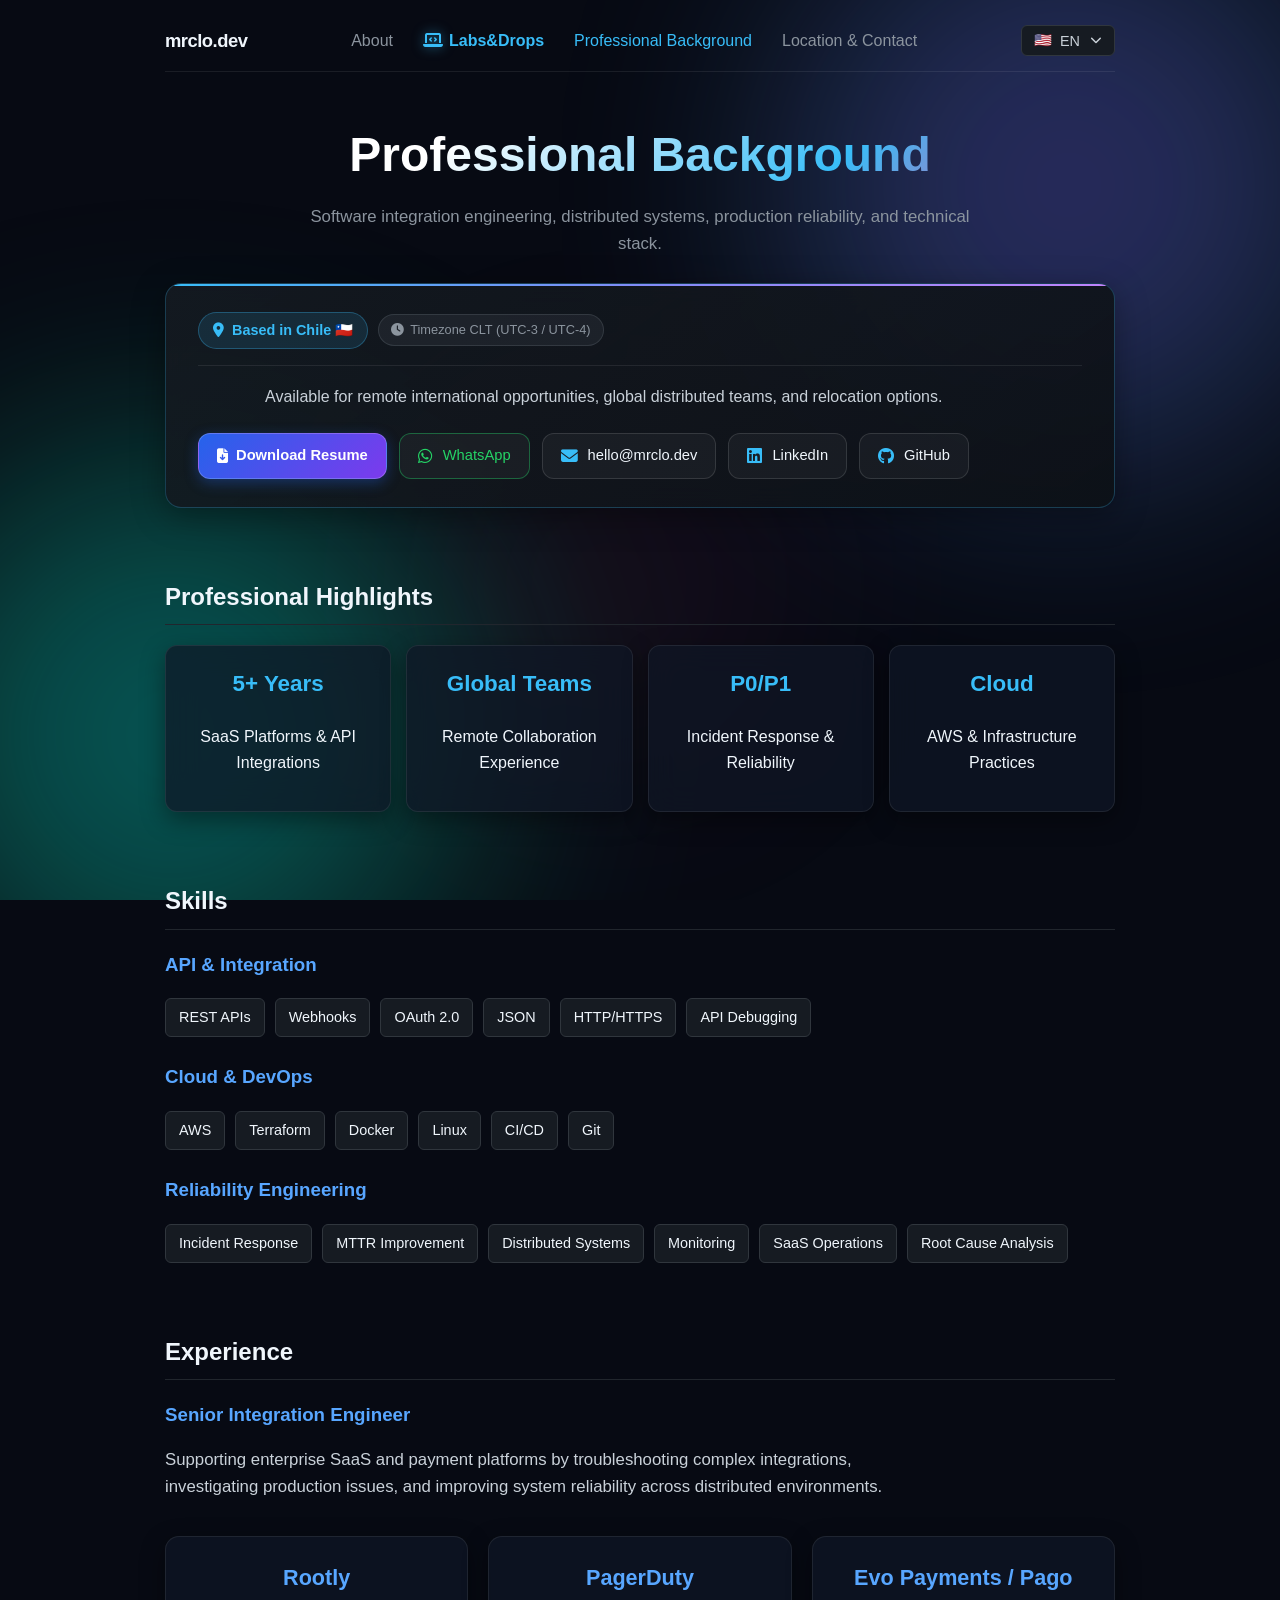
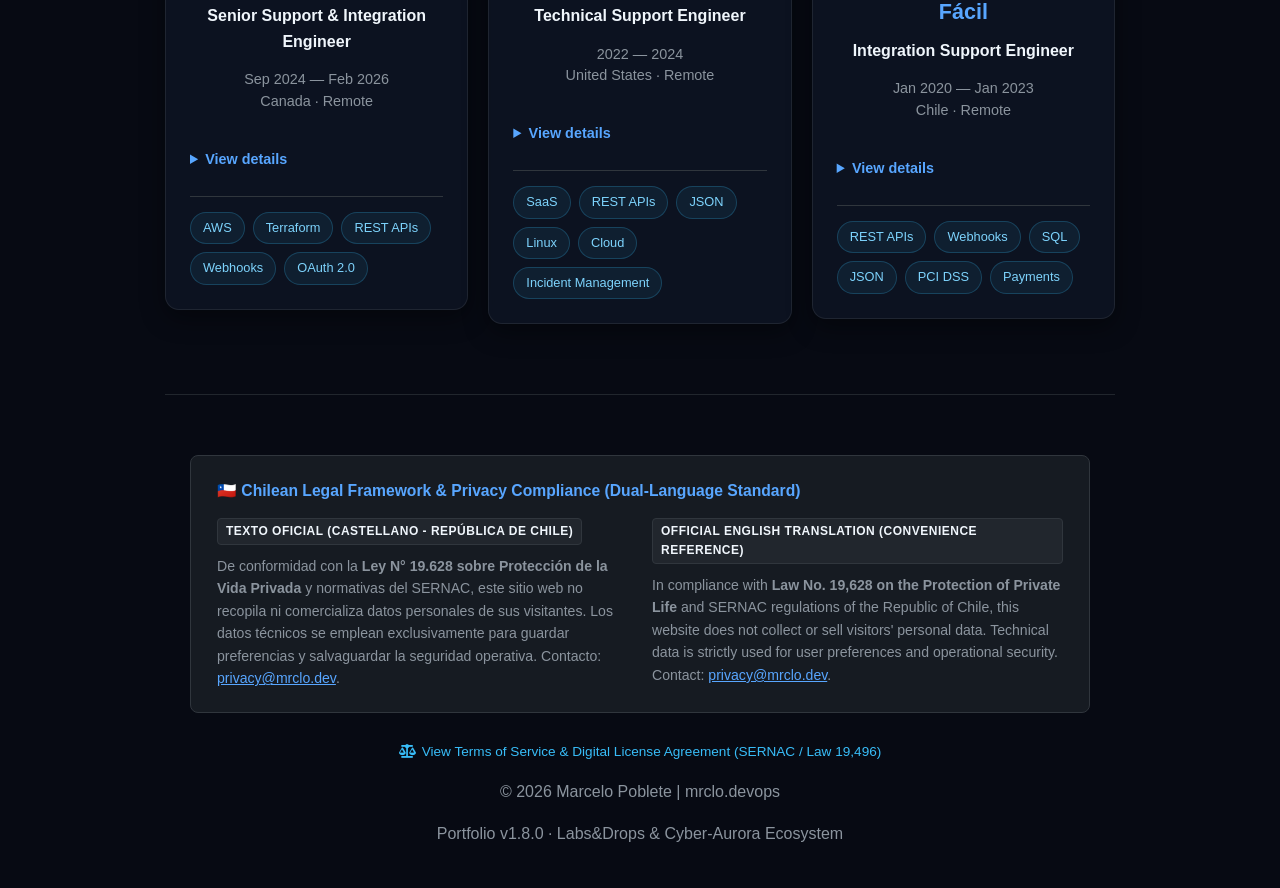
==== commit 417862f5: "refactor: integrate mobility and contact into hero, elevate Labs&Drops, and enhance background card" ====
--- a/background/index.html
+++ b/background/index.html
@@ -83,21 +83,46 @@
       Software integration engineering, distributed systems, production reliability, and technical stack.
     </p>
 
-    <div class="buttons">
-      <a class="button" href="/assets/docs/Marcelo_Poblete_Integration_Engineer_Resume.pdf" download>
-        <i class="fas fa-file-arrow-down"></i>
-        <span data-i18n="header.btn.resume">Download Resume</span>
-      </a>
-
-      <a class="button secondary" href="mailto:hello@mrclo.dev">
-        <i class="fas fa-envelope"></i>
-        <span data-i18n="header.btn.contact">Contact Me</span>
-      </a>
-
-      <a class="button secondary" href="https://wa.me/56978283318?text=Hello%20Marcelo,%20we%20are%20interested%20in%20scheduling%20a%20meeting%20with%20you.%20Can%20you%20share%20your%20availability?" target="_blank">
-        <i class="fab fa-whatsapp"></i>
-        <span data-i18n="header.btn.whatsapp">WhatsApp</span>
-      </a>
+    <div class="mobility-contact-card" style="text-align: left; margin: 0 auto 30px auto;">
+        <div class="mobility-contact-header">
+            <div class="loc-pill-container">
+                <span class="loc-badge">
+                    <i class="fas fa-location-dot"></i>
+                    <span data-i18n="contact.loc.title">Radicado en Chile 🇨🇱</span>
+                </span>
+                <span class="timezone-badge">
+                    <i class="fas fa-clock"></i>
+                    <span data-i18n="contact.loc.badge">Zona Horaria CLT (UTC-3 / UTC-4)</span>
+                </span>
+            </div>
+        </div>
+
+        <p class="mobility-desc" data-i18n="contact.unified.desc">
+            Disponible para oportunidades internacionales remotas, equipos distribuidos globales y opciones de reubicación.
+        </p>
+
+        <div class="contact-pill-list">
+            <a class="button" href="/assets/docs/Marcelo_Poblete_Integration_Engineer_Resume.pdf" download style="padding: 10px 18px; font-size: 0.92rem; border-radius: 12px;">
+                <i class="fas fa-file-arrow-down"></i>
+                <span data-i18n="header.btn.resume">Download Resume</span>
+            </a>
+            <a href="https://wa.me/56978283318?text=Hello%20Marcelo,%20we%20are%20interested%20in%20scheduling%20a%20meeting%20with%20you.%20Can%20you%20share%20your%20availability?" target="_blank" rel="noopener noreferrer" class="contact-pill" title="WhatsApp" style="border-color: rgba(37, 211, 102, 0.4); color: #25d366;">
+                <i class="fab fa-whatsapp" style="color: #25d366;"></i>
+                <span data-i18n="header.btn.whatsapp">WhatsApp</span>
+            </a>
+            <a href="mailto:hello@mrclo.dev" class="contact-pill" title="Email">
+                <i class="fas fa-envelope"></i>
+                <span>hello@mrclo.dev</span>
+            </a>
+            <a href="https://linkedin.com/in/mrclo-devops" target="_blank" rel="noopener noreferrer" class="contact-pill" title="LinkedIn">
+                <i class="fab fa-linkedin"></i>
+                <span>LinkedIn</span>
+            </a>
+            <a href="https://github.com/mrclo-devops" target="_blank" rel="noopener noreferrer" class="contact-pill" title="GitHub">
+                <i class="fab fa-github"></i>
+                <span>GitHub</span>
+            </a>
+        </div>
     </div>
   </header>
 
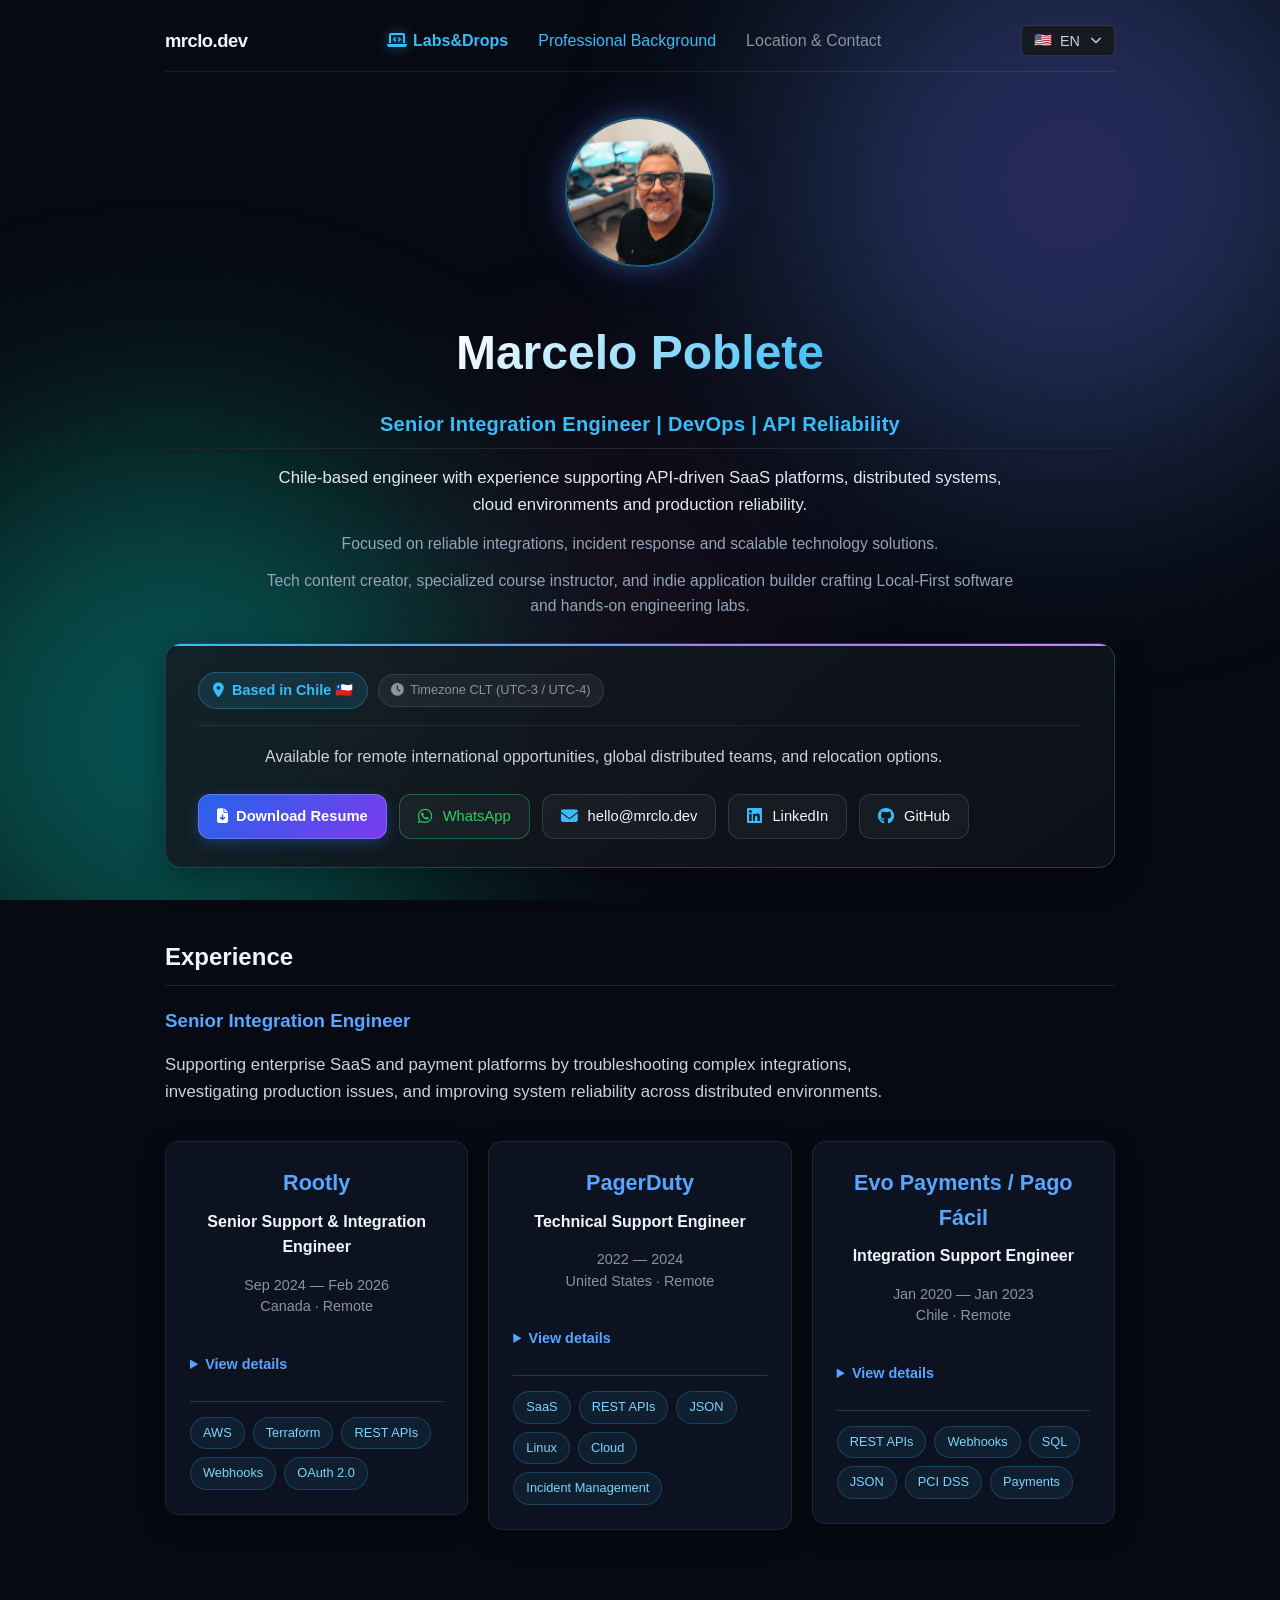
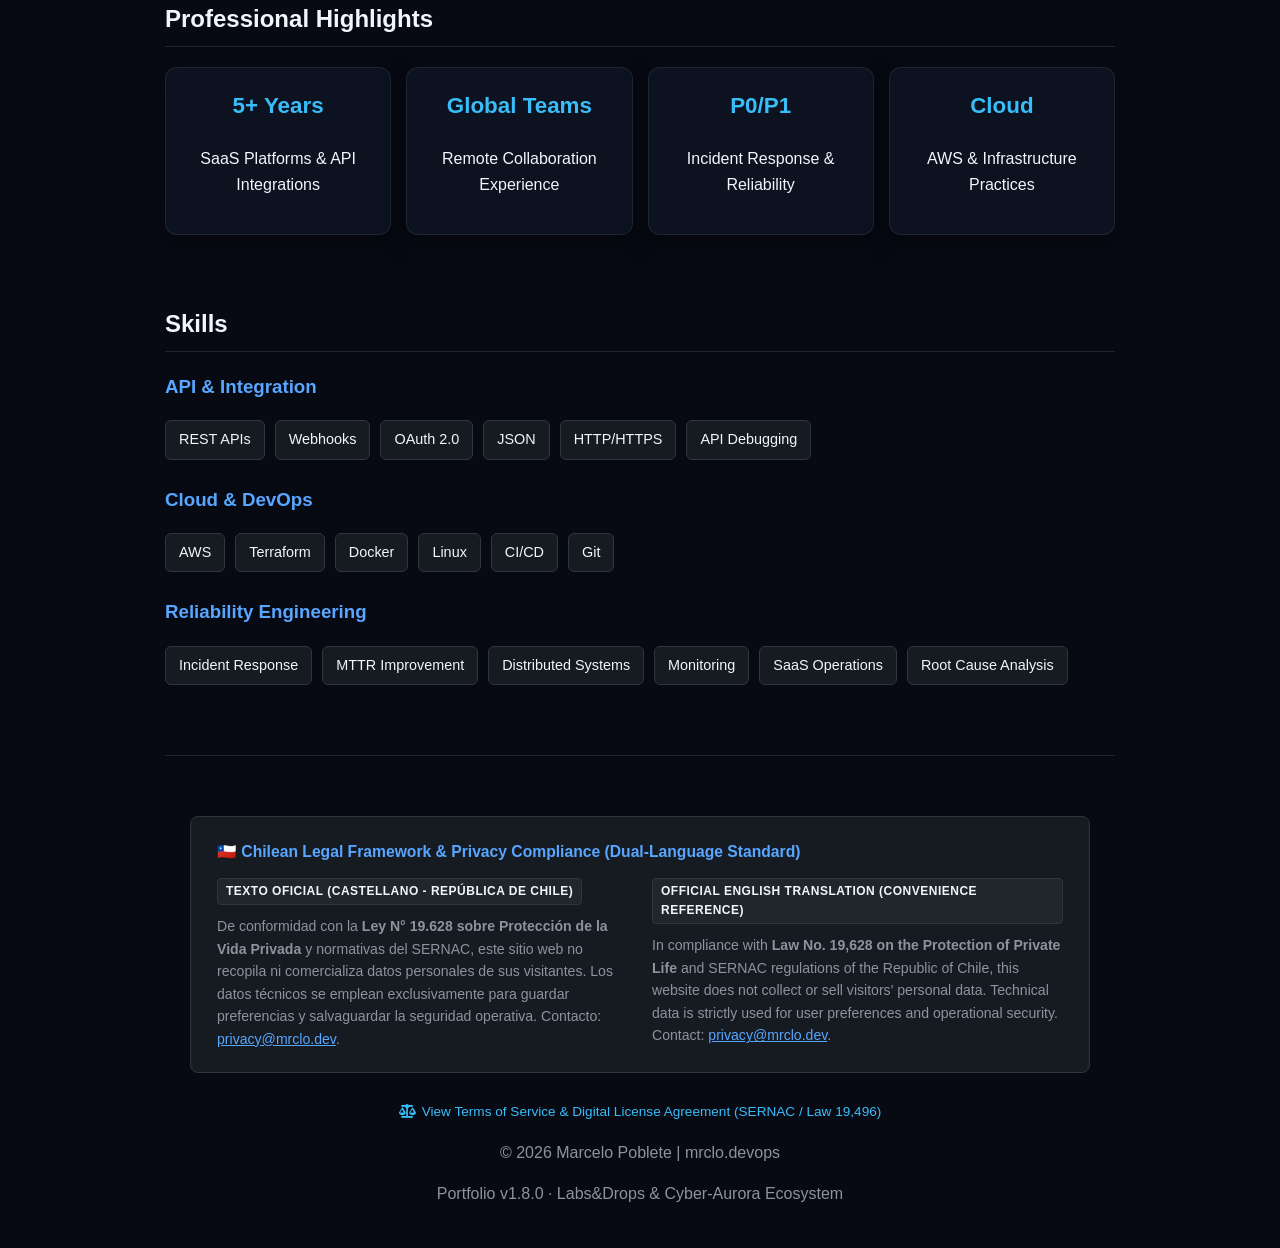
==== commit 46ffc8ff: "refactor: optimize section hierarchy in background, add profile photo, and fix contact scroll offset" ====
--- a/background/index.html
+++ b/background/index.html
@@ -51,7 +51,6 @@
     </a>
 
     <div class="nav-links">
-        <a href="/#about" data-i18n="nav.about">About</a>
         <a href="/labs-drops/" style="color: #38bdf8; font-weight: 600;"><span class="working-dev-icon"><i class="fas fa-laptop-code"></i></span><span data-i18n="nav.labs_drops">Labs&Drops</span></a>
         <a href="/background/" style="color: #38bdf8;" data-i18n="nav.background">Professional Background</a>
         <a href="/#contact" data-i18n="nav.contact">Location & Contact</a>
@@ -75,12 +74,29 @@
   </nav>
 
   <header style="text-align: center; margin-bottom: 30px;">
-    <h1 data-i18n="background.title">
-      Professional Background
+    <img class="profile"
+         src="/assets/img/profile.jpg"
+         alt="Marcelo Poblete"
+         style="margin-bottom: 20px;">
+
+    <h1>
+      Marcelo Poblete
     </h1>
 
-    <p style="color: #8b949e; font-size: 1.05rem; max-width: 680px; margin: 10px auto 25px auto;" data-i18n="background.subtitle">
-      Software integration engineering, distributed systems, production reliability, and technical stack.
+    <h2 data-i18n="header.role" style="font-size: 1.25rem; font-weight: 600; color: #38bdf8; margin-bottom: 16px;">
+      Senior Integration Engineer | DevOps | API Reliability
+    </h2>
+
+    <p style="color: #e2e8f0; font-size: 1.05rem; max-width: 760px; margin: 0 auto 12px auto; line-height: 1.6;" data-i18n="header.bio1">
+      Chile-based engineer with experience supporting API-driven SaaS platforms, distributed systems, cloud environments and production reliability.
+    </p>
+
+    <p style="color: #94a3b8; font-size: 0.98rem; max-width: 760px; margin: 0 auto 12px auto; line-height: 1.6;" data-i18n="header.bio2">
+      Focused on reliable integrations, incident response and scalable technology solutions.
+    </p>
+
+    <p style="color: #94a3b8; font-size: 0.98rem; max-width: 760px; margin: 0 auto 25px auto; line-height: 1.6;" data-i18n="header.bio3">
+      Tech content creator, specialized course instructor, and indie application builder crafting Local-First software and hands-on engineering labs.
     </p>
 
     <div class="mobility-contact-card" style="text-align: left; margin: 0 auto 30px auto;">
@@ -126,95 +142,6 @@
     </div>
   </header>
 
-  <section id="highlights">
-    <h2 data-i18n="highlights.title">
-      Professional Highlights
-    </h2>
-
-    <div class="cards">
-      <div class="card">
-        <h3 data-i18n="highlights.card1.title">
-          5+ Years
-        </h3>
-        <p data-i18n="highlights.card1.desc">
-          SaaS Platforms & API Integrations
-        </p>
-      </div>
-
-      <div class="card">
-        <h3 data-i18n="highlights.card2.title">
-          Global Teams
-        </h3>
-        <p data-i18n="highlights.card2.desc">
-          Remote Collaboration Experience
-        </p>
-      </div>
-
-      <div class="card">
-        <h3 data-i18n="highlights.card3.title">
-          P0/P1
-        </h3>
-        <p data-i18n="highlights.card3.desc">
-          Incident Response & Reliability
-        </p>
-      </div>
-
-      <div class="card">
-        <h3 data-i18n="highlights.card4.title">
-          Cloud
-        </h3>
-        <p data-i18n="highlights.card4.desc">
-          AWS & Infrastructure Practices
-        </p>
-      </div>
-    </div>
-  </section>
-
-  <section id="skills">
-    <h2 data-i18n="skills.title">
-      Skills
-    </h2>
-
-    <h3 data-i18n="skills.api">
-      API & Integration
-    </h3>
-
-    <div class="skills">
-      <span class="skill">REST APIs</span>
-      <span class="skill">Webhooks</span>
-      <span class="skill">OAuth 2.0</span>
-      <span class="skill">JSON</span>
-      <span class="skill">HTTP/HTTPS</span>
-      <span class="skill">API Debugging</span>
-    </div>
-
-    <h3 data-i18n="skills.cloud">
-      Cloud & DevOps
-    </h3>
-
-    <div class="skills">
-      <span class="skill">AWS</span>
-      <span class="skill">Terraform</span>
-      <span class="skill">Docker</span>
-      <span class="skill">Linux</span>
-      <span class="skill">CI/CD</span>
-      <span class="skill">Git</span>
-    </div>
-
-    <h3 data-i18n="skills.reliability">
-      Reliability Engineering
-    </h3>
-
-    <div class="skills">
-      <span class="skill">Incident Response</span>
-      <span class="skill">MTTR Improvement</span>
-      <span class="skill">Distributed Systems</span>
-      <span class="skill">Monitoring</span>
-      <span class="skill">SaaS Operations</span>
-      <span class="skill">Root Cause Analysis</span>
-    </div>
-  </section>
-
   <section id="experience">
     <h2 data-i18n="exp.title">
       Experience
@@ -394,6 +321,95 @@
     </div>
   </section>
 
+  <section id="highlights">
+    <h2 data-i18n="highlights.title">
+      Professional Highlights
+    </h2>
+
+    <div class="cards">
+      <div class="card">
+        <h3 data-i18n="highlights.card1.title">
+          5+ Years
+        </h3>
+        <p data-i18n="highlights.card1.desc">
+          SaaS Platforms & API Integrations
+        </p>
+      </div>
+
+      <div class="card">
+        <h3 data-i18n="highlights.card2.title">
+          Global Teams
+        </h3>
+        <p data-i18n="highlights.card2.desc">
+          Remote Collaboration Experience
+        </p>
+      </div>
+
+      <div class="card">
+        <h3 data-i18n="highlights.card3.title">
+          P0/P1
+        </h3>
+        <p data-i18n="highlights.card3.desc">
+          Incident Response & Reliability
+        </p>
+      </div>
+
+      <div class="card">
+        <h3 data-i18n="highlights.card4.title">
+          Cloud
+        </h3>
+        <p data-i18n="highlights.card4.desc">
+          AWS & Infrastructure Practices
+        </p>
+      </div>
+    </div>
+  </section>
+
+  <section id="skills">
+    <h2 data-i18n="skills.title">
+      Skills
+    </h2>
+
+    <h3 data-i18n="skills.api">
+      API & Integration
+    </h3>
+
+    <div class="skills">
+      <span class="skill">REST APIs</span>
+      <span class="skill">Webhooks</span>
+      <span class="skill">OAuth 2.0</span>
+      <span class="skill">JSON</span>
+      <span class="skill">HTTP/HTTPS</span>
+      <span class="skill">API Debugging</span>
+    </div>
+
+    <h3 data-i18n="skills.cloud">
+      Cloud & DevOps
+    </h3>
+
+    <div class="skills">
+      <span class="skill">AWS</span>
+      <span class="skill">Terraform</span>
+      <span class="skill">Docker</span>
+      <span class="skill">Linux</span>
+      <span class="skill">CI/CD</span>
+      <span class="skill">Git</span>
+    </div>
+
+    <h3 data-i18n="skills.reliability">
+      Reliability Engineering
+    </h3>
+
+    <div class="skills">
+      <span class="skill">Incident Response</span>
+      <span class="skill">MTTR Improvement</span>
+      <span class="skill">Distributed Systems</span>
+      <span class="skill">Monitoring</span>
+      <span class="skill">SaaS Operations</span>
+      <span class="skill">Root Cause Analysis</span>
+    </div>
+  </section>
+
   <footer>
     <div class="legal-framework">
       <h4 id="legal-title">🇨🇱 Cumplimiento Legal y Privacidad (República de Chile)</h4>
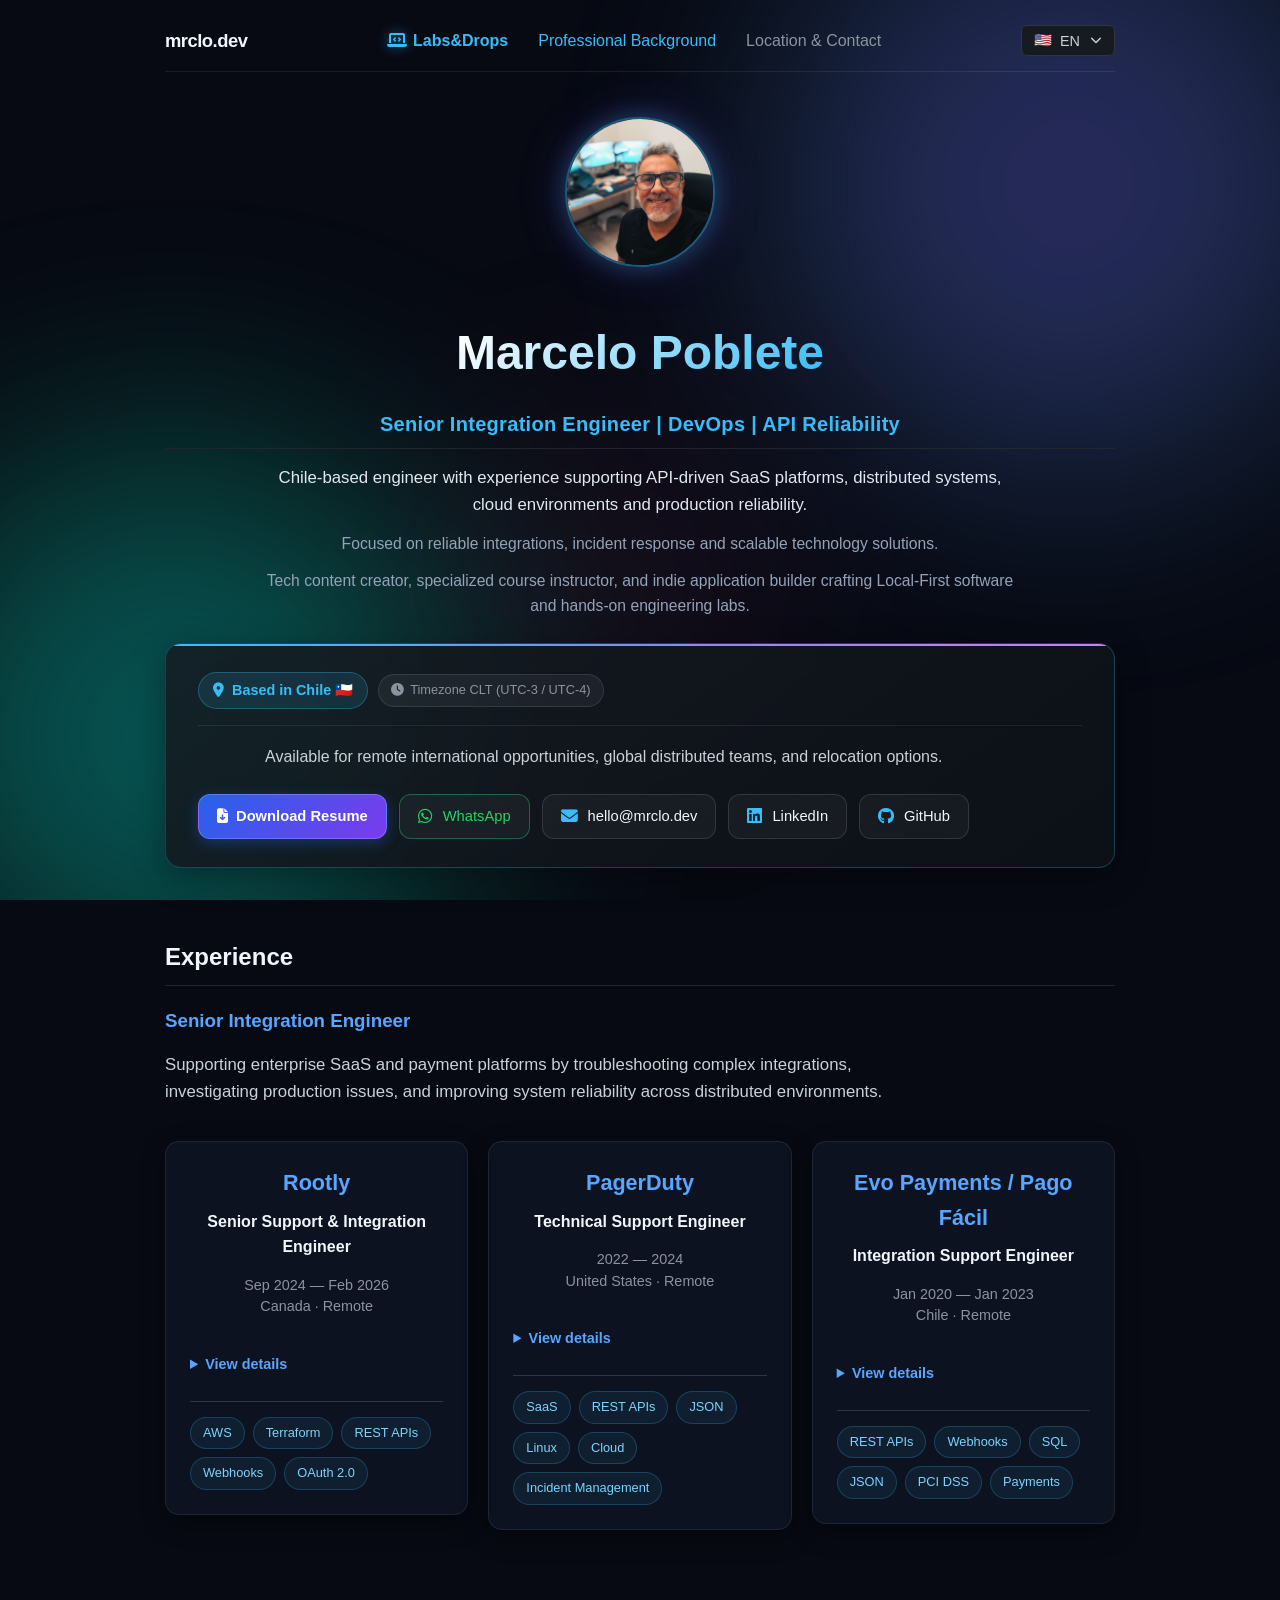
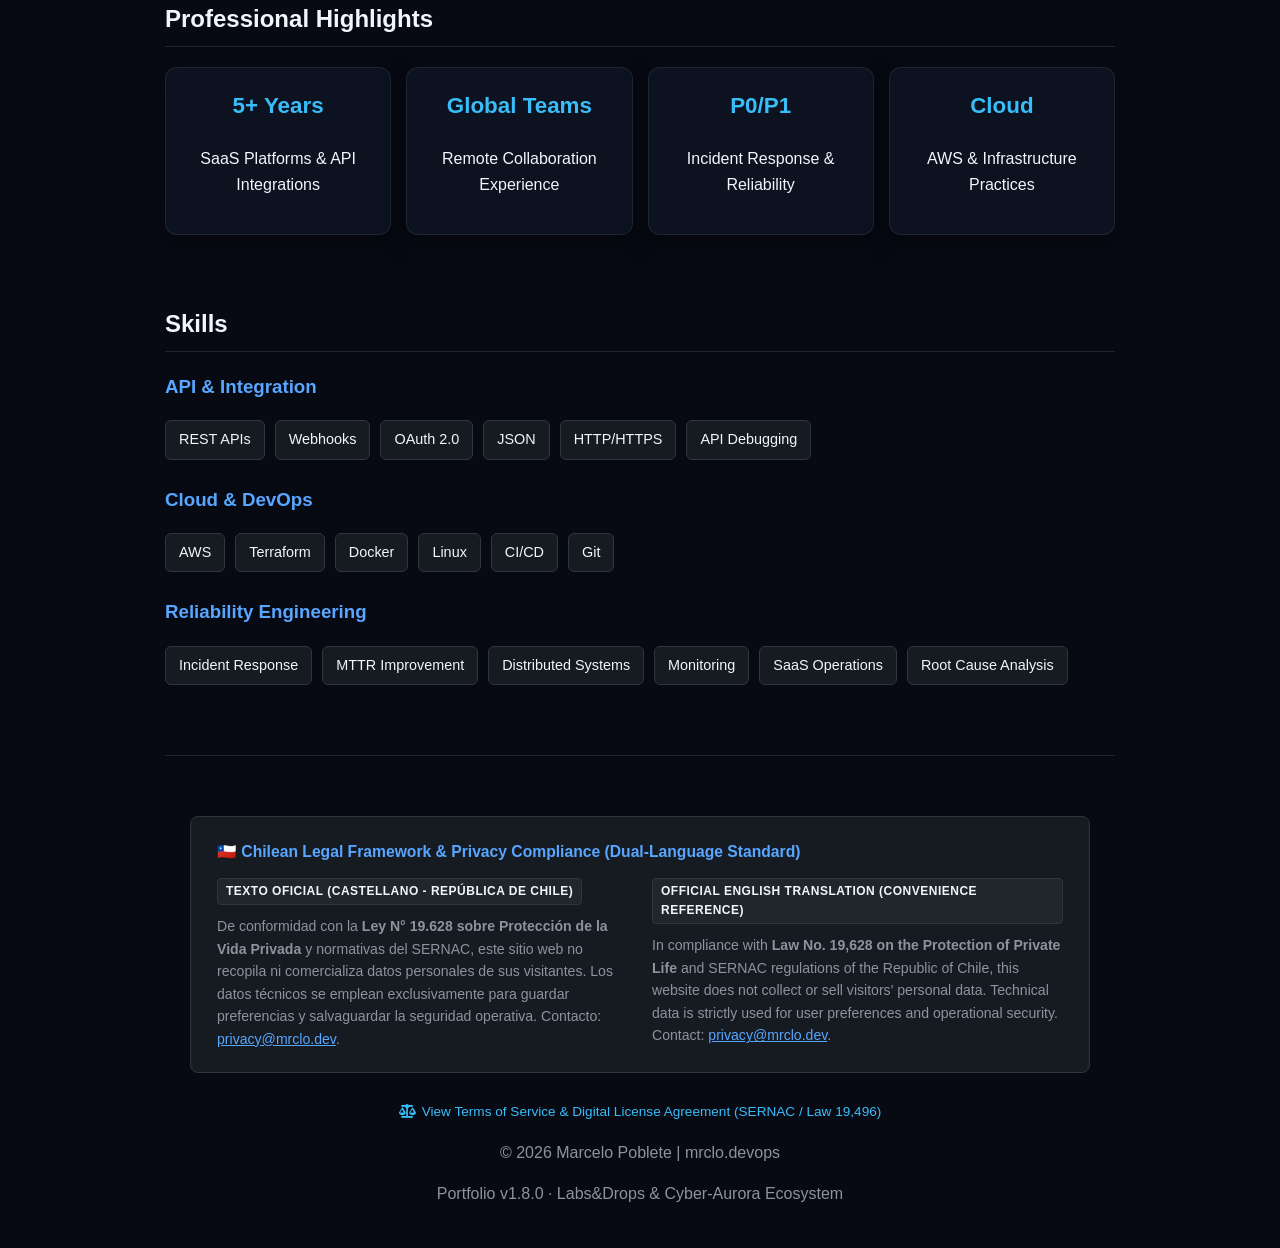
==== commit 93951ee2: "fix: ensure Location & Contact navigation consistently routes to /background/#contact across all pag" ====
--- a/background/index.html
+++ b/background/index.html
@@ -53,7 +53,7 @@
     <div class="nav-links">
         <a href="/labs-drops/" style="color: #38bdf8; font-weight: 600;"><span class="working-dev-icon"><i class="fas fa-laptop-code"></i></span><span data-i18n="nav.labs_drops">Labs&Drops</span></a>
         <a href="/background/" style="color: #38bdf8;" data-i18n="nav.background">Professional Background</a>
-        <a href="/#contact" data-i18n="nav.contact">Location & Contact</a>
+        <a href="/background/#contact" data-i18n="nav.contact">Location & Contact</a>
     </div>
 
     <div class="lang-switcher">
@@ -99,7 +99,7 @@
       Tech content creator, specialized course instructor, and indie application builder crafting Local-First software and hands-on engineering labs.
     </p>
 
-    <div class="mobility-contact-card" style="text-align: left; margin: 0 auto 30px auto;">
+    <div id="contact" class="mobility-contact-card" style="text-align: left; margin: 0 auto 30px auto; scroll-margin-top: 80px;">
         <div class="mobility-contact-header">
             <div class="loc-pill-container">
                 <span class="loc-badge">
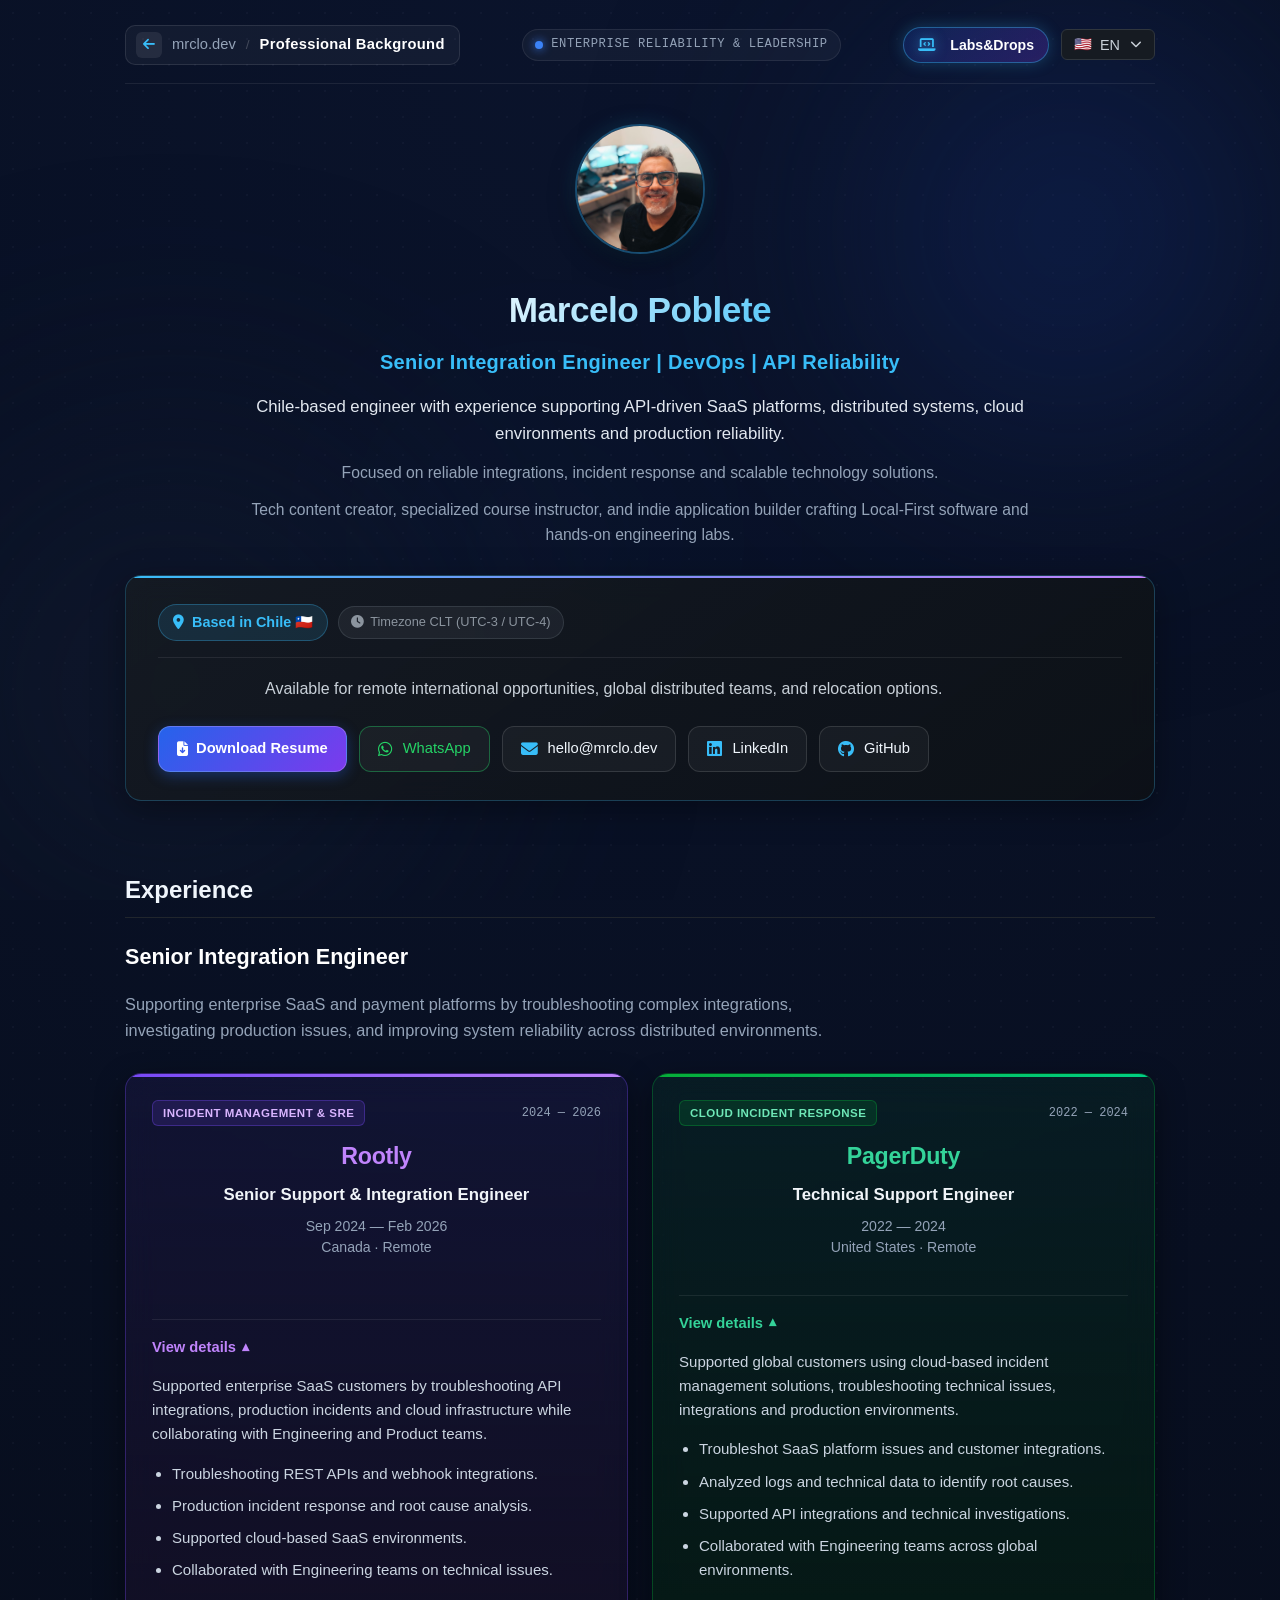
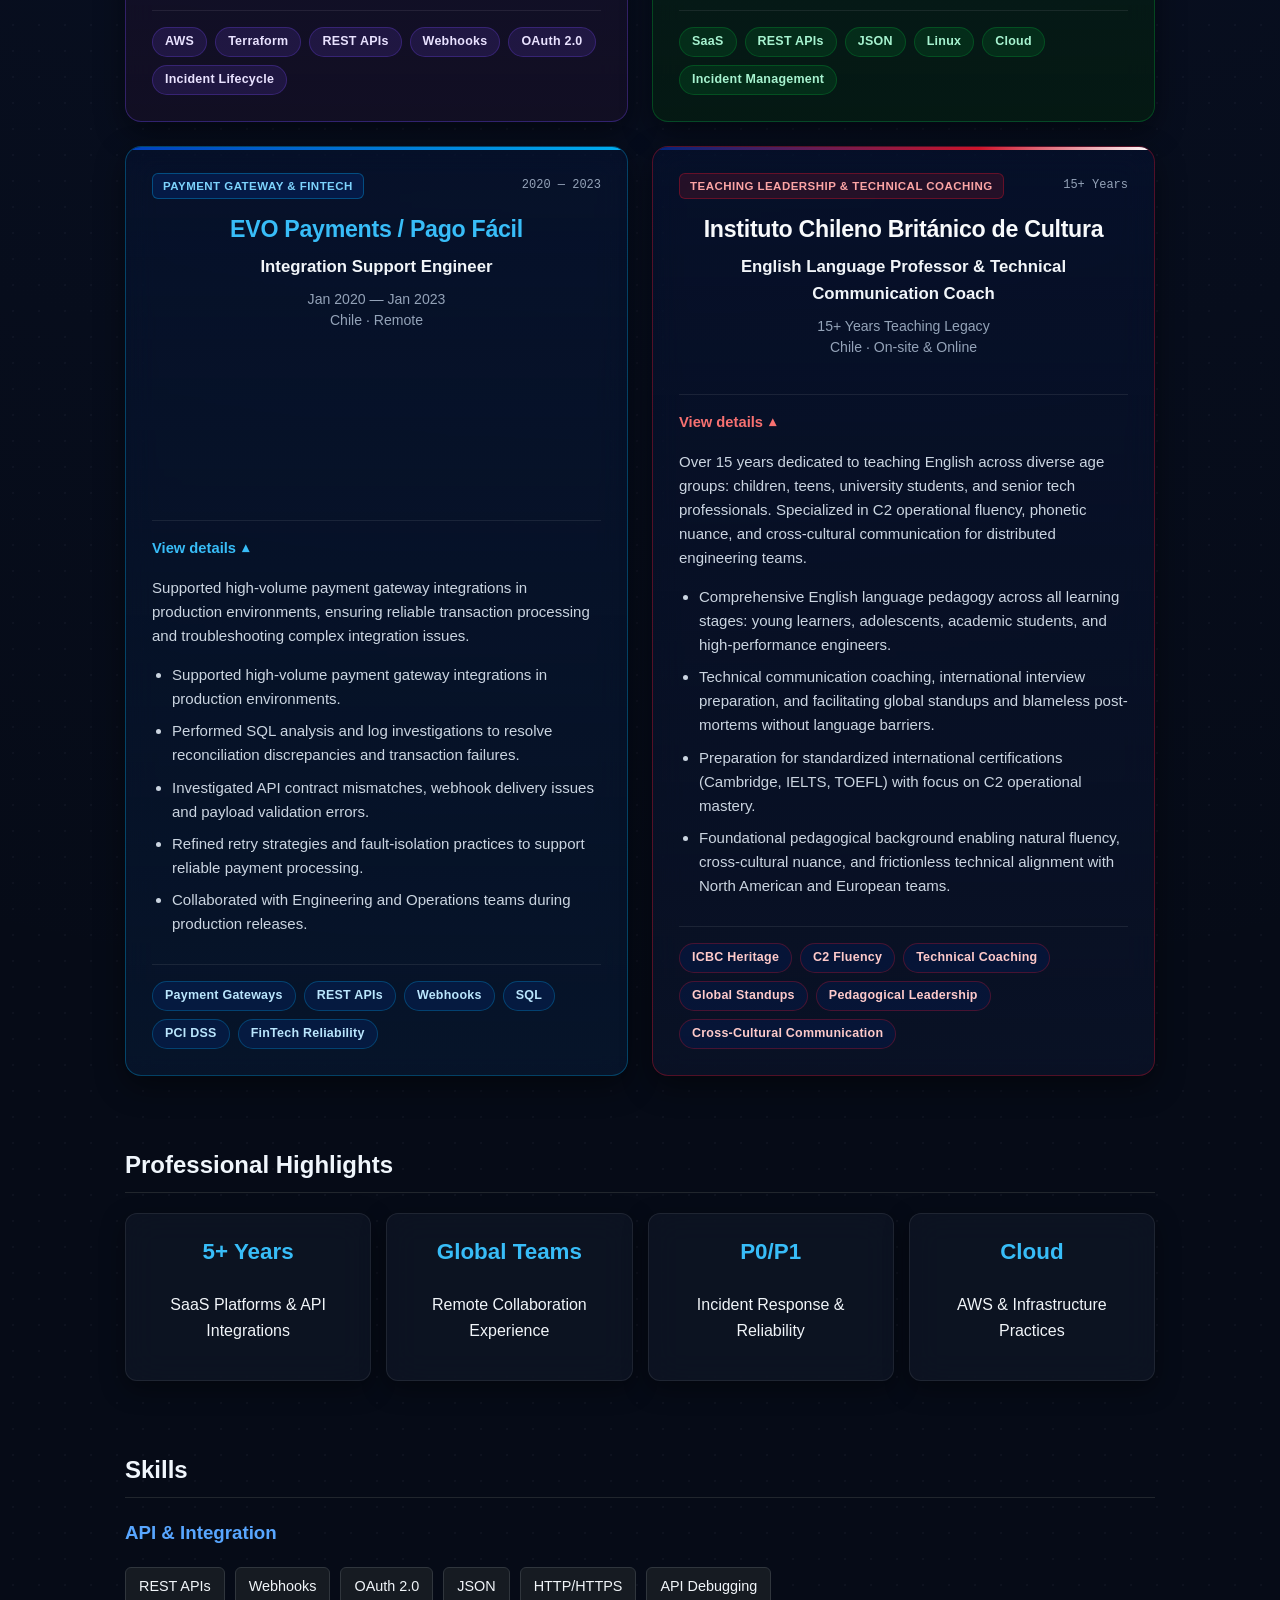
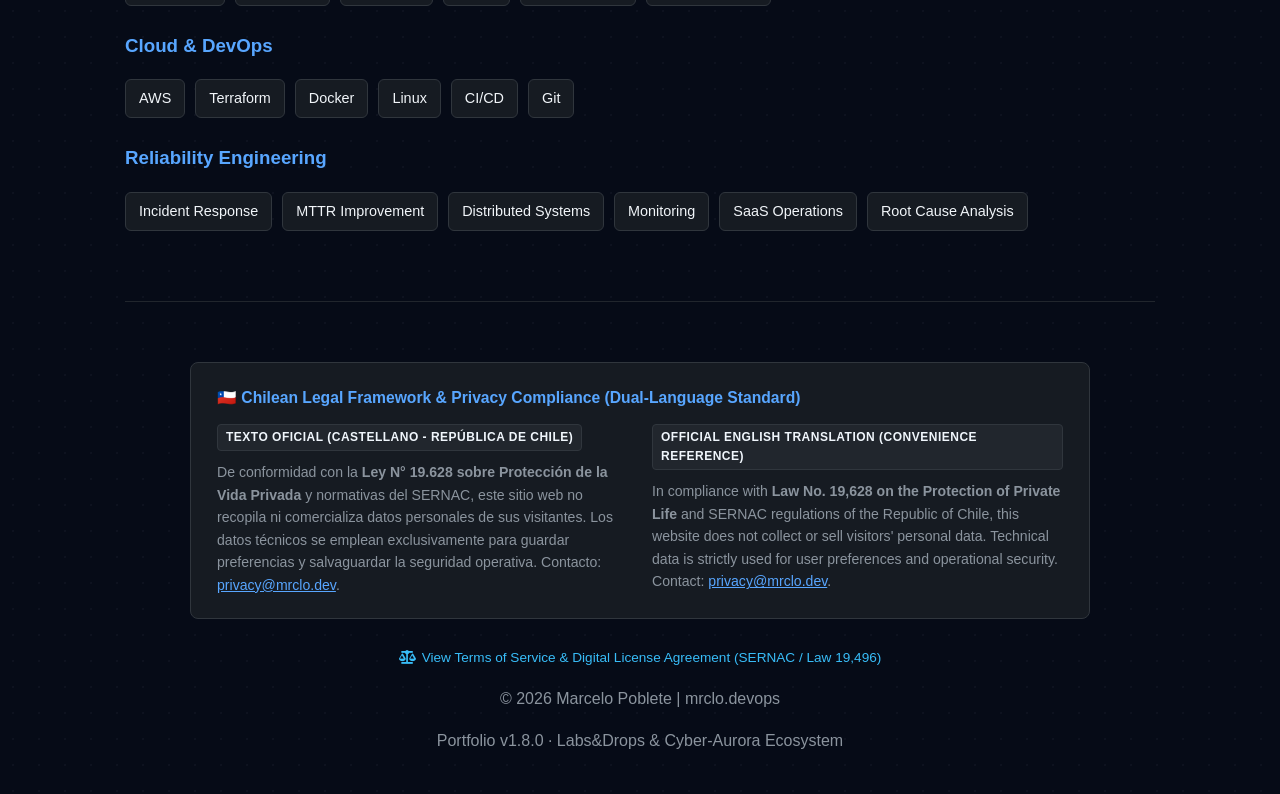
==== commit 64eb1491: "feat(ui): distinct visual worlds, Labs&Drops card theming, and professional background page" ====
--- a/background/index.html
+++ b/background/index.html
@@ -8,94 +8,97 @@
     <title>Professional Background — Marcelo Poblete | Skills & Experience</title>
 
     <meta name="description"
-        content="Professional background of Marcelo Poblete: Senior Integration Engineer, DevOps, and API Reliability specialist. Track record supporting Rootly, PagerDuty, and Pago Fácil.">
+        content="Professional background of Marcelo Poblete: Senior Integration Engineer, DevOps, and API Reliability specialist. Track record supporting Rootly, PagerDuty, and EVO Payments / Pago Fácil, with 15+ years of bilingual English coaching legacy (ICBC).">
 
     <meta property="og:title" content="Professional Background — Marcelo Poblete | Skills & Experience">
-    <meta property="og:description" content="Senior Integration Engineer, DevOps, and API Reliability specialist. Technical stack, highlights, and enterprise SaaS track record.">
+    <meta property="og:description" content="Senior Integration Engineer, DevOps, and API Reliability specialist. Enterprise SaaS track record, technical stack, and ICBC bilingual teaching leadership.">
     <meta property="og:image" content="https://mrclo.dev/assets/img/profile.jpg">
     <meta property="og:url" content="https://mrclo.dev/background/">
     <meta property="og:type" content="website">
 
     <link rel="canonical" href="https://mrclo.dev/background/">
 
-    <link rel="icon" type="image/svg+xml" href="/assets/img/favicon.svg?v=1.8.0">
-    <link rel="icon" type="image/png" sizes="32x32" href="/assets/img/favicon-32x32.png?v=1.8.0">
-    <link rel="icon" type="image/png" sizes="16x16" href="/assets/img/favicon-16x16.png?v=1.8.0">
-    <link rel="apple-touch-icon" sizes="180x180" href="/assets/img/apple-touch-icon.png?v=1.8.0">
-    <link rel="shortcut icon" href="/assets/img/favicon.ico?v=1.8.0">
+    <link rel="icon" type="image/svg+xml" href="/assets/img/favicon.svg?v=1.9.0">
+    <link rel="icon" type="image/png" sizes="32x32" href="/assets/img/favicon-32x32.png?v=1.9.0">
+    <link rel="icon" type="image/png" sizes="16x16" href="/assets/img/favicon-16x16.png?v=1.9.0">
+    <link rel="apple-touch-icon" sizes="180x180" href="/assets/img/apple-touch-icon.png?v=1.9.0">
+    <link rel="shortcut icon" href="/assets/img/favicon.ico?v=1.9.0">
 
     <link rel="stylesheet" href="/assets/css/style.css">
     <link rel="stylesheet" href="/assets/css/labs.css">
+    <link rel="stylesheet" href="/assets/css/background.css">
     <link rel="stylesheet" href="https://cdnjs.cloudflare.com/ajax/libs/font-awesome/6.5.2/css/all.min.css">
 </head>
 
-<body>
-
-  <!-- Ambient Glow Mesh Background -->
+<body class="background-universe">
+
+  <!-- Ambient Glow Mesh Background: Titanium & Steel Sapphire -->
   <div class="ambient-glow-mesh" aria-hidden="true">
     <div class="glow-orb orb-1"></div>
     <div class="glow-orb orb-2"></div>
     <div class="glow-orb orb-3"></div>
   </div>
 
-  <nav class="navbar">
-    <button class="menu-toggle" aria-label="Open menu">
-        <i class="fas fa-bars"></i>
-    </button>
-
-    <a href="/" class="nav-brand-desktop">mrclo.dev</a>
-
-    <a href="/labs-drops/" class="nav-labs-center-btn" aria-label="Explora Labs & Drops">
+  <!-- Contextual Breadcrumb Navigation Header -->
+  <nav class="background-navbar">
+    <a href="/" class="background-brand-breadcrumb" aria-label="Volver al inicio / Back to mrclo.dev" title="Volver a mrclo.dev">
+      <span class="breadcrumb-back-icon"><i class="fas fa-arrow-left"></i></span>
+      <span class="breadcrumb-brand">mrclo.dev</span>
+      <span class="breadcrumb-sep">/</span>
+      <span class="breadcrumb-current" data-i18n="nav.background">Professional Background</span>
+    </a>
+
+    <div class="background-nav-center">
+      <span class="bg-status-pill">
+        <span class="bg-status-pulse"></span>
+        <span>ENTERPRISE RELIABILITY & LEADERSHIP</span>
+      </span>
+    </div>
+
+    <div class="background-nav-right">
+      <a href="/labs-drops/" class="nav-labs-center-btn" style="display: inline-flex;" aria-label="Explora Labs & Drops">
         <span class="working-dev-icon"><i class="fas fa-laptop-code"></i></span>
         <span data-i18n="nav.labs_drops">Labs&Drops</span>
-    </a>
-
-    <div class="nav-links">
-        <a href="/labs-drops/" style="color: #38bdf8; font-weight: 600;"><span class="working-dev-icon"><i class="fas fa-laptop-code"></i></span><span data-i18n="nav.labs_drops">Labs&Drops</span></a>
-        <a href="/background/" style="color: #38bdf8;" data-i18n="nav.background">Professional Background</a>
-        <a href="/background/#contact" data-i18n="nav.contact">Location & Contact</a>
-    </div>
-
-    <div class="lang-switcher">
+      </a>
+
+      <div class="lang-switcher" style="position: relative; top: auto; right: auto;">
         <button id="lang-switcher-btn" class="lang-btn" aria-label="Cambiar idioma / Switch language">
-            <span id="current-lang-flag">🇨🇱</span>
-            <span id="current-lang-code">ES</span>
-            <i class="fas fa-chevron-down" style="font-size: 0.72rem; margin-left: 2px;"></i>
+          <span id="current-lang-flag">🇨🇱</span>
+          <span id="current-lang-code">ES</span>
+          <i class="fas fa-chevron-down" style="font-size: 0.72rem; margin-left: 2px;"></i>
         </button>
         <div id="lang-dropdown" class="lang-dropdown">
-            <button class="lang-option" data-lang="es">
-                <span>🇨🇱</span> Español
-            </button>
-            <button class="lang-option" data-lang="en">
-                <span>🇺🇸</span> English
-            </button>
+          <button class="lang-option" data-lang="es">
+            <span>🇨🇱</span> Español
+          </button>
+          <button class="lang-option" data-lang="en">
+            <span>🇺🇸</span> English
+          </button>
         </div>
+      </div>
     </div>
   </nav>
 
-  <header style="text-align: center; margin-bottom: 30px;">
+  <header class="background-header">
     <img class="profile"
          src="/assets/img/profile.jpg"
-         alt="Marcelo Poblete"
-         style="margin-bottom: 20px;">
-
-    <h1>
-      Marcelo Poblete
-    </h1>
-
-    <h2 data-i18n="header.role" style="font-size: 1.25rem; font-weight: 600; color: #38bdf8; margin-bottom: 16px;">
+         alt="Marcelo Poblete">
+
+    <h1>Marcelo Poblete</h1>
+
+    <h2 data-i18n="header.role">
       Senior Integration Engineer | DevOps | API Reliability
     </h2>
 
-    <p style="color: #e2e8f0; font-size: 1.05rem; max-width: 760px; margin: 0 auto 12px auto; line-height: 1.6;" data-i18n="header.bio1">
+    <p style="color: #e2e8f0; font-size: 1.05rem; max-width: 780px; margin: 0 auto 12px auto; line-height: 1.6;" data-i18n="header.bio1">
       Chile-based engineer with experience supporting API-driven SaaS platforms, distributed systems, cloud environments and production reliability.
     </p>
 
-    <p style="color: #94a3b8; font-size: 0.98rem; max-width: 760px; margin: 0 auto 12px auto; line-height: 1.6;" data-i18n="header.bio2">
+    <p style="color: #94a3b8; font-size: 0.98rem; max-width: 780px; margin: 0 auto 12px auto; line-height: 1.6;" data-i18n="header.bio2">
       Focused on reliable integrations, incident response and scalable technology solutions.
     </p>
 
-    <p style="color: #94a3b8; font-size: 0.98rem; max-width: 760px; margin: 0 auto 25px auto; line-height: 1.6;" data-i18n="header.bio3">
+    <p style="color: #94a3b8; font-size: 0.98rem; max-width: 780px; margin: 0 auto 28px auto; line-height: 1.6;" data-i18n="header.bio3">
       Tech content creator, specialized course instructor, and indie application builder crafting Local-First software and hands-on engineering labs.
     </p>
 
@@ -158,11 +161,14 @@
     </div>
 
     <div class="experience-grid">
-      <article class="experience-card">
+      <!-- 1. ROOTLY (rootly.com) -->
+      <article class="experience-card" data-company="rootly">
         <header class="experience-header">
-          <h3 class="company-name">
-            Rootly
-          </h3>
+          <div class="company-badge-row">
+            <span class="company-badge" data-i18n="exp.rootly.badge">Incident Management & SRE</span>
+            <span class="company-tenure">2024 — 2026</span>
+          </div>
+          <h3 class="company-name">Rootly</h3>
           <h4 class="job-title" data-i18n="exp.rootly.role">
             Senior Support & Integration Engineer
           </h4>
@@ -172,7 +178,7 @@
           </p>
         </header>
 
-        <details class="experience-details">
+        <details class="experience-details" open>
           <summary data-i18n="exp.view_details">
             View details
           </summary>
@@ -206,14 +212,18 @@
           <span>REST APIs</span>
           <span>Webhooks</span>
           <span>OAuth 2.0</span>
+          <span>Incident Lifecycle</span>
         </footer>
       </article>
 
-      <article class="experience-card">
+      <!-- 2. PAGERDUTY (pagerduty.com) -->
+      <article class="experience-card" data-company="pagerduty">
         <header class="experience-header">
-          <h3 class="company-name">
-            PagerDuty
-          </h3>
+          <div class="company-badge-row">
+            <span class="company-badge" data-i18n="exp.pd.badge">Cloud Incident Response</span>
+            <span class="company-tenure">2022 — 2024</span>
+          </div>
+          <h3 class="company-name">PagerDuty</h3>
           <h4 class="job-title" data-i18n="exp.pd.role">
             Technical Support Engineer
           </h4>
@@ -223,7 +233,7 @@
           </p>
         </header>
 
-        <details class="experience-details">
+        <details class="experience-details" open>
           <summary data-i18n="exp.view_details">
             View details
           </summary>
@@ -260,11 +270,14 @@
         </footer>
       </article>
 
-      <article class="experience-card">
+      <!-- 3. EVO PAYMENTS / PAGO FÁCIL (evopayments.com) -->
+      <article class="experience-card" data-company="evopayments">
         <header class="experience-header">
-          <h3 class="company-name">
-            Evo Payments / Pago Fácil
-          </h3>
+          <div class="company-badge-row">
+            <span class="company-badge" data-i18n="exp.pf.badge">Payment Gateway & FinTech</span>
+            <span class="company-tenure">2020 — 2023</span>
+          </div>
+          <h3 class="company-name">EVO Payments / Pago Fácil</h3>
           <h4 class="job-title" data-i18n="exp.pf.role">
             Integration Support Engineer
           </h4>
@@ -274,7 +287,7 @@
           </p>
         </header>
 
-        <details class="experience-details">
+        <details class="experience-details" open>
           <summary data-i18n="exp.view_details">
             View details
           </summary>
@@ -310,12 +323,66 @@
         </details>
 
         <footer class="experience-footer">
+          <span>Payment Gateways</span>
           <span>REST APIs</span>
           <span>Webhooks</span>
           <span>SQL</span>
-          <span>JSON</span>
           <span>PCI DSS</span>
-          <span>Payments</span>
+          <span>FinTech Reliability</span>
+        </footer>
+      </article>
+
+      <!-- 4. INSTITUTO CHILENO BRITÁNICO DE CULTURA (ICBC) -->
+      <article class="experience-card" data-company="icbc">
+        <header class="experience-header">
+          <div class="company-badge-row">
+            <span class="company-badge" data-i18n="exp.icbc.badge">Teaching Leadership & Technical Coaching</span>
+            <span class="company-tenure">15+ Years</span>
+          </div>
+          <h3 class="company-name" data-i18n="exp.icbc.company">
+            Instituto Chileno Británico de Cultura
+          </h3>
+          <h4 class="job-title" data-i18n="exp.icbc.role">
+            English Language Professor & Technical Communication Coach
+          </h4>
+          <p class="job-meta" data-i18n="exp.icbc.meta">
+            15+ Years Teaching Legacy<br>
+            Chile · On-site & Online
+          </p>
+        </header>
+
+        <details class="experience-details" open>
+          <summary data-i18n="exp.view_details">
+            View details
+          </summary>
+          <div class="details-content">
+            <p data-i18n="exp.icbc.desc">
+              Over 15 years dedicated to teaching English across diverse age groups: children, teens, university students, and senior tech professionals. Specialized in C2 operational fluency, phonetic nuance, and cross-cultural communication for distributed engineering teams.
+            </p>
+            <ul>
+              <li data-i18n="exp.icbc.b1">
+                Comprehensive English language pedagogy across all learning stages: young learners, adolescents, academic students, and high-performance engineers.
+              </li>
+              <li data-i18n="exp.icbc.b2">
+                Technical communication coaching, international interview preparation, and facilitating global standups and blameless post-mortems without language barriers.
+              </li>
+              <li data-i18n="exp.icbc.b3">
+                Preparation for standardized international certifications (Cambridge, IELTS, TOEFL) with focus on C2 operational mastery.
+              </li>
+              <li data-i18n="exp.icbc.b4">
+                Foundational pedagogical background enabling natural fluency, cross-cultural nuance, and frictionless technical alignment with North American and European teams.
+              </li>
+            </ul>
+          </div>
+        </details>
+
+        <footer class="experience-footer">
+          <span>ICBC Heritage</span>
+          <span>C2 Fluency</span>
+          <span>Technical Coaching</span>
+          <span>Global Standups</span>
+          <span>Pedagogical Leadership</span>
+          <span>Cross-Cultural Communication</span>
         </footer>
       </article>
     </div>
@@ -428,17 +495,10 @@
     </p>
 
     <p data-i18n="footer.version">
-      Portfolio v1.8.0 · Labs&Drops & Cyber-Aurora Ecosystem
+      Portfolio v1.9.0 · Labs&Drops & Cyber-Aurora Ecosystem
     </p>
   </footer>
 
-  <script>
-    const menuToggle = document.querySelector(".menu-toggle");
-    const navLinks = document.querySelector(".nav-links");
-    menuToggle.addEventListener("click", () => {
-      navLinks.classList.toggle("active");
-    });
-  </script>
   <script src="/assets/js/i18n.js"></script>
 </body>
 </html>
--- a/assets/css/labs.css
+++ b/assets/css/labs.css
@@ -157,27 +157,58 @@
   position: relative;
 }
 
-.labs-back-btn {
+.labs-brand-breadcrumb {
   display: inline-flex;
   align-items: center;
-  justify-content: center;
-  width: 40px;
-  height: 40px;
+  gap: 10px;
+  background: rgba(255, 255, 255, 0.04);
+  border: 1px solid rgba(255, 255, 255, 0.1);
+  padding: 6px 14px 6px 10px;
   border-radius: 10px;
-  background: rgba(255, 255, 255, 0.05);
-  border: 1px solid rgba(255, 255, 255, 0.12);
-  color: #c9d1d9;
   text-decoration: none;
-  font-size: 1.05rem;
   transition: all 0.25s ease;
-}
-
-.labs-back-btn:hover {
-  background: rgba(56, 189, 248, 0.15);
-  border-color: var(--labs-cyan);
+  font-size: 0.92rem;
+}
+
+.labs-brand-breadcrumb:hover {
+  background: rgba(56, 189, 248, 0.12);
+  border-color: rgba(56, 189, 248, 0.35);
+  box-shadow: 0 0 15px rgba(56, 189, 248, 0.2);
+}
+
+.breadcrumb-back-icon {
+  display: inline-flex;
+  align-items: center;
+  justify-content: center;
+  width: 26px;
+  height: 26px;
+  border-radius: 6px;
+  background: rgba(255, 255, 255, 0.08);
   color: var(--labs-cyan);
+  font-size: 0.85rem;
+  transition: transform 0.2s ease;
+}
+
+.labs-brand-breadcrumb:hover .breadcrumb-back-icon {
   transform: translateX(-3px);
-  box-shadow: 0 0 15px rgba(56, 189, 248, 0.3);
+  background: var(--labs-cyan);
+  color: #030712;
+}
+
+.breadcrumb-brand {
+  color: #94a3b8;
+  font-weight: 500;
+}
+
+.breadcrumb-sep {
+  color: rgba(255, 255, 255, 0.2);
+  font-size: 0.85rem;
+}
+
+.breadcrumb-current {
+  color: #ffffff;
+  font-weight: 700;
+  letter-spacing: 0.02em;
 }
 
 .labs-nav-center {
@@ -353,6 +384,55 @@
 
 .drop-card:hover::before {
   opacity: 1;
+}
+
+/* Distinct Atmospheric Colors Per Drop Category */
+.drop-card[data-category="apps"] {
+  border-color: rgba(251, 113, 133, 0.28);
+  background: linear-gradient(180deg, rgba(251, 113, 133, 0.03) 0%, rgba(15, 23, 42, 0.85) 100%);
+}
+.drop-card[data-category="apps"]::before {
+  background: linear-gradient(90deg, #fb7185, #38bdf8);
+}
+.drop-card[data-category="apps"]:hover {
+  border-color: rgba(251, 113, 133, 0.55);
+  box-shadow: 0 16px 40px -10px rgba(0, 0, 0, 0.8), 0 0 30px rgba(251, 113, 133, 0.22);
+}
+
+.drop-card[data-category="voice"] {
+  border-color: rgba(168, 85, 247, 0.28);
+  background: linear-gradient(180deg, rgba(168, 85, 247, 0.03) 0%, rgba(15, 23, 42, 0.85) 100%);
+}
+.drop-card[data-category="voice"]::before {
+  background: linear-gradient(90deg, #a855f7, #7748f6);
+}
+.drop-card[data-category="voice"]:hover {
+  border-color: rgba(168, 85, 247, 0.55);
+  box-shadow: 0 16px 40px -10px rgba(0, 0, 0, 0.8), 0 0 30px rgba(168, 85, 247, 0.22);
+}
+
+.drop-card[data-category="academy"] {
+  border-color: rgba(244, 63, 94, 0.28);
+  background: linear-gradient(180deg, rgba(244, 63, 94, 0.03) 0%, rgba(15, 23, 42, 0.85) 100%);
+}
+.drop-card[data-category="academy"]::before {
+  background: linear-gradient(90deg, #f43f5e, #f59e0b);
+}
+.drop-card[data-category="academy"]:hover {
+  border-color: rgba(244, 63, 94, 0.55);
+  box-shadow: 0 16px 40px -10px rgba(0, 0, 0, 0.8), 0 0 30px rgba(244, 63, 94, 0.22);
+}
+
+.drop-card[data-category="probes"] {
+  border-color: rgba(16, 185, 129, 0.28);
+  background: linear-gradient(180deg, rgba(16, 185, 129, 0.03) 0%, rgba(15, 23, 42, 0.85) 100%);
+}
+.drop-card[data-category="probes"]::before {
+  background: linear-gradient(90deg, #10b981, #00D1FF);
+}
+.drop-card[data-category="probes"]:hover {
+  border-color: rgba(16, 185, 129, 0.55);
+  box-shadow: 0 16px 40px -10px rgba(0, 0, 0, 0.8), 0 0 30px rgba(16, 185, 129, 0.22);
 }
 
 /* Card Header */
--- a/assets/css/background.css
+++ b/assets/css/background.css
@@ -0,0 +1,570 @@
+/* ==========================================================================
+   BACKGROUND UNIVERSE — Titanium & High-Reliability Enterprise Command Center
+   Dedicated Stylesheet for mrclo.dev / background /
+   Scientifically Calibrated for Optical Ergonomics & High WCAG Contrast
+   ========================================================================== */
+
+:root {
+  --bg-carbon-base: #060b17;
+  --bg-carbon-card: rgba(11, 19, 38, 0.82);
+  --bg-carbon-border: rgba(148, 163, 184, 0.14);
+  --bg-carbon-border-hover: rgba(56, 189, 248, 0.45);
+  --bg-steel-text: #f1f5f9;
+  --bg-steel-muted: #94a3b8;
+
+  /* Official Company Palette: Rootly */
+  --rootly-primary: #7748f6;
+  --rootly-accent: #9d74ff;
+  --rootly-light: #e9e2ff;
+  --rootly-dark-bg: #130f24;
+
+  /* Official Company Palette: PagerDuty */
+  --pd-primary: #06ac38;
+  --pd-accent: #00d084;
+  --pd-light: #a7f3d0;
+  --pd-dark-bg: #051a13;
+
+  /* Official Company Palette: EVO Payments / Pago Fácil */
+  --evo-primary: #0140be;
+  --evo-accent: #00aeef;
+  --evo-light: #bae6fd;
+  --evo-dark-bg: #07152b;
+
+  /* Official Company Palette: ICBC */
+  --icbc-navy: #00247d;
+  --icbc-red: #cf142b;
+  --icbc-accent: #f87171;
+  --icbc-light: #fecaca;
+  --icbc-dark-bg: #050d24;
+}
+
+body.background-universe {
+  background-color: var(--bg-carbon-base);
+  background-image:
+    radial-gradient(circle at 50% 0%, rgba(30, 58, 138, 0.18) 0%, transparent 65%),
+    radial-gradient(rgba(148, 163, 184, 0.05) 1px, transparent 1px);
+  background-size: 100% 100%, 26px 26px;
+  color: var(--bg-steel-text);
+  position: relative;
+  overflow-x: hidden;
+  font-family: -apple-system, BlinkMacSystemFont, "Segoe UI", Roboto, Arial, sans-serif;
+  max-width: 1080px;
+  margin: auto;
+  padding: 25px;
+  line-height: 1.6;
+}
+
+/* ==========================================================================
+   AMBIENT GLOW MESH (TITANIUM & STEEL SAPPHIRE ORBS)
+   ========================================================================== */
+body.background-universe .ambient-glow-mesh {
+  position: fixed;
+  top: 0;
+  left: 0;
+  width: 100vw;
+  height: 100vh;
+  pointer-events: none;
+  z-index: -1;
+  overflow: hidden;
+}
+
+body.background-universe .glow-orb.orb-1 {
+  background: radial-gradient(circle, #1d4ed8, #0f172a 70%);
+  opacity: 0.28;
+  top: -5%;
+  right: -5%;
+  width: 550px;
+  height: 550px;
+}
+
+body.background-universe .glow-orb.orb-2 {
+  background: radial-gradient(circle, #1e293b, #0f172a 70%);
+  opacity: 0.35;
+  bottom: -10%;
+  left: -10%;
+  width: 600px;
+  height: 600px;
+}
+
+body.background-universe .glow-orb.orb-3 {
+  background: radial-gradient(circle, rgba(59, 130, 246, 0.22), transparent 70%);
+  opacity: 0.22;
+  top: 35%;
+  left: 25%;
+  width: 450px;
+  height: 450px;
+}
+
+/* ==========================================================================
+   NAVIGATION BAR & BREADCRUMB
+   ========================================================================== */
+.background-navbar {
+  display: flex;
+  justify-content: space-between;
+  align-items: center;
+  position: relative;
+  border-bottom: 1px solid rgba(255, 255, 255, 0.08);
+  padding-bottom: 18px;
+  margin-bottom: 40px;
+  gap: 16px;
+}
+
+.background-brand-breadcrumb {
+  display: inline-flex;
+  align-items: center;
+  gap: 10px;
+  background: rgba(255, 255, 255, 0.04);
+  border: 1px solid rgba(255, 255, 255, 0.1);
+  padding: 6px 14px 6px 10px;
+  border-radius: 10px;
+  text-decoration: none;
+  transition: all 0.25s ease;
+  font-size: 0.92rem;
+}
+
+.background-brand-breadcrumb:hover {
+  background: rgba(56, 189, 248, 0.12);
+  border-color: rgba(56, 189, 248, 0.35);
+  box-shadow: 0 0 15px rgba(56, 189, 248, 0.2);
+}
+
+.background-brand-breadcrumb:hover .breadcrumb-back-icon {
+  transform: translateX(-3px);
+  background: var(--labs-cyan, #38bdf8);
+  color: #030712;
+}
+
+.background-brand-breadcrumb .breadcrumb-back-icon {
+  display: inline-flex;
+  align-items: center;
+  justify-content: center;
+  width: 26px;
+  height: 26px;
+  border-radius: 6px;
+  background: rgba(255, 255, 255, 0.08);
+  color: var(--labs-cyan, #38bdf8);
+  font-size: 0.85rem;
+  transition: all 0.2s ease;
+}
+
+.background-brand-breadcrumb .breadcrumb-brand {
+  color: #94a3b8;
+  font-weight: 500;
+}
+
+.background-brand-breadcrumb .breadcrumb-sep {
+  color: rgba(255, 255, 255, 0.2);
+  font-size: 0.85rem;
+}
+
+.background-brand-breadcrumb .breadcrumb-current {
+  color: #ffffff;
+  font-weight: 700;
+  letter-spacing: 0.02em;
+}
+
+.background-nav-center {
+  display: flex;
+  align-items: center;
+  gap: 12px;
+}
+
+.bg-status-pill {
+  display: inline-flex;
+  align-items: center;
+  gap: 8px;
+  font-family: monospace;
+  font-size: 0.76rem;
+  letter-spacing: 0.05em;
+  color: #94a3b8;
+  background: rgba(255, 255, 255, 0.04);
+  border: 1px solid rgba(255, 255, 255, 0.08);
+  padding: 5px 12px;
+  border-radius: 20px;
+}
+
+.bg-status-pulse {
+  width: 8px;
+  height: 8px;
+  border-radius: 50%;
+  background: #3b82f6;
+  box-shadow: 0 0 10px #3b82f6;
+  animation: bgPulse 2s infinite;
+}
+
+@keyframes bgPulse {
+  0% { transform: scale(0.95); box-shadow: 0 0 0 0 rgba(59, 130, 246, 0.7); }
+  70% { transform: scale(1); box-shadow: 0 0 0 7px rgba(59, 130, 246, 0); }
+  100% { transform: scale(0.95); box-shadow: 0 0 0 0 rgba(59, 130, 246, 0); }
+}
+
+.background-nav-right {
+  display: flex;
+  align-items: center;
+  gap: 12px;
+}
+
+/* ==========================================================================
+   PAGE HERO HEADER & BIO
+   ========================================================================== */
+.background-header {
+  text-align: center;
+  margin-bottom: 35px;
+}
+
+.background-header .profile {
+  width: 130px;
+  height: 130px;
+  border-radius: 50%;
+  object-fit: cover;
+  border: 2px solid rgba(56, 189, 248, 0.35);
+  box-shadow: 0 8px 24px rgba(0, 0, 0, 0.5), 0 0 20px rgba(56, 189, 248, 0.2);
+  margin-bottom: 20px;
+  transition: transform 0.3s ease, border-color 0.3s ease;
+}
+
+.background-header .profile:hover {
+  transform: scale(1.04);
+  border-color: #38bdf8;
+}
+
+.background-header h1 {
+  font-size: 2.2rem;
+  font-weight: 800;
+  letter-spacing: -0.5px;
+  margin: 0 0 8px 0;
+  color: #ffffff;
+}
+
+.background-header h2 {
+  font-size: 1.25rem;
+  font-weight: 600;
+  color: #38bdf8;
+  margin: 0 0 16px 0;
+  border: none;
+  padding: 0;
+}
+
+.background-header p {
+  line-height: 1.65;
+}
+
+/* ==========================================================================
+   EXPERIENCE SECTION & 2-COLUMN GRID
+   ========================================================================== */
+.experience-intro {
+  margin-bottom: 30px;
+}
+
+.experience-intro h3 {
+  font-size: 1.35rem;
+  font-weight: 700;
+  color: #ffffff;
+  margin-bottom: 6px;
+}
+
+.experience-intro p {
+  color: #94a3b8;
+  font-size: 1.02rem;
+  max-width: 820px;
+}
+
+.experience-grid {
+  display: grid;
+  grid-template-columns: repeat(2, 1fr);
+  gap: 24px;
+  align-items: stretch;
+}
+
+/* Base Experience Card */
+.experience-card {
+  position: relative;
+  background: var(--bg-carbon-card);
+  backdrop-filter: blur(16px);
+  -webkit-backdrop-filter: blur(16px);
+  border: 1px solid var(--bg-carbon-border);
+  border-radius: 16px;
+  padding: 26px;
+  display: flex;
+  flex-direction: column;
+  box-shadow: 0 10px 30px rgba(0, 0, 0, 0.45);
+  transition: all 0.3s cubic-bezier(0.16, 1, 0.3, 1);
+  overflow: hidden;
+}
+
+.experience-card::before {
+  content: "";
+  position: absolute;
+  top: 0;
+  left: 0;
+  right: 0;
+  height: 3px;
+  background: rgba(255, 255, 255, 0.1);
+  transition: all 0.3s ease;
+}
+
+.experience-card:hover {
+  transform: translateY(-4px);
+}
+
+/* Card Header & Badge Row */
+.company-badge-row {
+  display: flex;
+  justify-content: space-between;
+  align-items: center;
+  margin-bottom: 12px;
+  gap: 10px;
+}
+
+.company-badge {
+  font-size: 0.72rem;
+  font-weight: 700;
+  text-transform: uppercase;
+  letter-spacing: 0.04em;
+  padding: 3px 10px;
+  border-radius: 6px;
+}
+
+.company-tenure {
+  font-family: monospace;
+  font-size: 0.75rem;
+  color: #94a3b8;
+}
+
+.company-name {
+  font-size: 1.45rem;
+  font-weight: 800;
+  margin: 0 0 6px;
+  letter-spacing: -0.3px;
+}
+
+.job-title {
+  color: #f1f5f9;
+  font-size: 1.05rem;
+  font-weight: 600;
+  margin: 0 0 8px;
+}
+
+.job-meta {
+  color: #94a3b8;
+  font-size: 0.88rem;
+  line-height: 1.5;
+  margin: 0 0 16px;
+}
+
+/* Accordion Details */
+.experience-details {
+  margin-top: auto;
+  border-top: 1px solid rgba(255, 255, 255, 0.08);
+  padding-top: 14px;
+}
+
+.experience-details summary {
+  cursor: pointer;
+  font-weight: 600;
+  font-size: 0.92rem;
+  display: inline-flex;
+  align-items: center;
+  gap: 6px;
+  user-select: none;
+  outline: none;
+  transition: color 0.2s ease;
+}
+
+.experience-details summary::-webkit-details-marker {
+  display: none;
+}
+
+.experience-details summary::after {
+  content: "▾";
+  font-size: 0.85rem;
+  transition: transform 0.25s ease;
+}
+
+.experience-details[open] summary::after {
+  transform: rotate(180deg);
+}
+
+.details-content {
+  color: #cbd5e1;
+  font-size: 0.94rem;
+  margin-top: 14px;
+  line-height: 1.6;
+}
+
+.details-content ul {
+  padding-left: 20px;
+  margin: 10px 0 0;
+}
+
+.details-content li {
+  margin-bottom: 8px;
+}
+
+/* Footer Technologies */
+.experience-footer {
+  display: flex;
+  flex-wrap: wrap;
+  gap: 8px;
+  border-top: 1px solid rgba(255, 255, 255, 0.08);
+  margin-top: 20px;
+  padding-top: 16px;
+}
+
+.experience-footer span {
+  border-radius: 20px;
+  padding: 4px 12px;
+  font-size: 0.78rem;
+  font-weight: 600;
+  letter-spacing: 0.02em;
+}
+
+/* ==========================================================================
+   COMPANY SPECIFIC THEMES (OFFICIAL BRAND COLORS)
+   ========================================================================== */
+
+/* 1. ROOTLY (rootly.com) */
+.experience-card[data-company="rootly"] {
+  background: linear-gradient(180deg, rgba(119, 72, 246, 0.08) 0%, rgba(19, 15, 36, 0.92) 100%);
+  border-color: rgba(119, 72, 246, 0.32);
+}
+.experience-card[data-company="rootly"]::before {
+  background: linear-gradient(90deg, #7748f6, #c084fc);
+}
+.experience-card[data-company="rootly"]:hover {
+  border-color: rgba(119, 72, 246, 0.65);
+  box-shadow: 0 16px 40px -10px rgba(0, 0, 0, 0.8), 0 0 30px rgba(119, 72, 246, 0.24);
+}
+.experience-card[data-company="rootly"] .company-name {
+  color: #c084fc;
+}
+.experience-card[data-company="rootly"] .company-badge {
+  background: rgba(119, 72, 246, 0.15);
+  color: #d8b4fe;
+  border: 1px solid rgba(119, 72, 246, 0.35);
+}
+.experience-card[data-company="rootly"] summary {
+  color: #c084fc;
+}
+.experience-card[data-company="rootly"] summary:hover {
+  color: #e9d5ff;
+}
+.experience-card[data-company="rootly"] .experience-footer span {
+  background: rgba(119, 72, 246, 0.14);
+  color: #e9e2ff;
+  border: 1px solid rgba(119, 72, 246, 0.28);
+}
+
+/* 2. PAGERDUTY (pagerduty.com) */
+.experience-card[data-company="pagerduty"] {
+  background: linear-gradient(180deg, rgba(6, 172, 56, 0.08) 0%, rgba(5, 26, 19, 0.92) 100%);
+  border-color: rgba(6, 172, 56, 0.32);
+}
+.experience-card[data-company="pagerduty"]::before {
+  background: linear-gradient(90deg, #06ac38, #00d084);
+}
+.experience-card[data-company="pagerduty"]:hover {
+  border-color: rgba(6, 172, 56, 0.65);
+  box-shadow: 0 16px 40px -10px rgba(0, 0, 0, 0.8), 0 0 30px rgba(6, 172, 56, 0.24);
+}
+.experience-card[data-company="pagerduty"] .company-name {
+  color: #34d399;
+}
+.experience-card[data-company="pagerduty"] .company-badge {
+  background: rgba(6, 172, 56, 0.15);
+  color: #6ee7b7;
+  border: 1px solid rgba(6, 172, 56, 0.35);
+}
+.experience-card[data-company="pagerduty"] summary {
+  color: #34d399;
+}
+.experience-card[data-company="pagerduty"] summary:hover {
+  color: #a7f3d0;
+}
+.experience-card[data-company="pagerduty"] .experience-footer span {
+  background: rgba(6, 172, 56, 0.14);
+  color: #a7f3d0;
+  border: 1px solid rgba(6, 172, 56, 0.28);
+}
+
+/* 3. EVO PAYMENTS (evopayments.com) */
+.experience-card[data-company="evopayments"] {
+  background: linear-gradient(180deg, rgba(1, 64, 190, 0.08) 0%, rgba(7, 21, 43, 0.92) 100%);
+  border-color: rgba(0, 174, 239, 0.32);
+}
+.experience-card[data-company="evopayments"]::before {
+  background: linear-gradient(90deg, #0140be, #00aeef);
+}
+.experience-card[data-company="evopayments"]:hover {
+  border-color: rgba(0, 174, 239, 0.65);
+  box-shadow: 0 16px 40px -10px rgba(0, 0, 0, 0.8), 0 0 30px rgba(0, 174, 239, 0.24);
+}
+.experience-card[data-company="evopayments"] .company-name {
+  color: #38bdf8;
+}
+.experience-card[data-company="evopayments"] .company-badge {
+  background: rgba(1, 64, 190, 0.2);
+  color: #7dd3fc;
+  border: 1px solid rgba(0, 174, 239, 0.35);
+}
+.experience-card[data-company="evopayments"] summary {
+  color: #38bdf8;
+}
+.experience-card[data-company="evopayments"] summary:hover {
+  color: #bae6fd;
+}
+.experience-card[data-company="evopayments"] .experience-footer span {
+  background: rgba(1, 64, 190, 0.16);
+  color: #bae6fd;
+  border: 1px solid rgba(0, 174, 239, 0.28);
+}
+
+/* 4. INSTITUTO CHILENO BRITANICO DE CULTURA (ICBC) */
+.experience-card[data-company="icbc"] {
+  background: linear-gradient(180deg, rgba(0, 36, 125, 0.12) 0%, rgba(10, 18, 38, 0.92) 100%);
+  border-color: rgba(207, 20, 43, 0.38);
+}
+.experience-card[data-company="icbc"]::before {
+  background: linear-gradient(90deg, #00247d 0%, #cf142b 65%, #ffffff 100%);
+}
+.experience-card[data-company="icbc"]:hover {
+  border-color: rgba(207, 20, 43, 0.75);
+  box-shadow: 0 16px 40px -10px rgba(0, 0, 0, 0.8), 0 0 30px rgba(207, 20, 43, 0.26);
+}
+.experience-card[data-company="icbc"] .company-name {
+  color: #f8fafc;
+}
+.experience-card[data-company="icbc"] .company-badge {
+  background: rgba(207, 20, 43, 0.15);
+  color: #fca5a5;
+  border: 1px solid rgba(207, 20, 43, 0.38);
+}
+.experience-card[data-company="icbc"] summary {
+  color: #f87171;
+}
+.experience-card[data-company="icbc"] summary:hover {
+  color: #fecaca;
+}
+.experience-card[data-company="icbc"] .experience-footer span {
+  background: rgba(0, 36, 125, 0.22);
+  color: #fecaca;
+  border: 1px solid rgba(207, 20, 43, 0.32);
+}
+
+/* ==========================================================================
+   RESPONSIVE LAYOUT
+   ========================================================================== */
+@media (max-width: 860px) {
+  .experience-grid {
+    grid-template-columns: 1fr;
+  }
+  .background-navbar {
+    flex-wrap: wrap;
+  }
+  .background-nav-center {
+    order: 3;
+    width: 100%;
+    justify-content: center;
+    margin-top: 10px;
+  }
+}
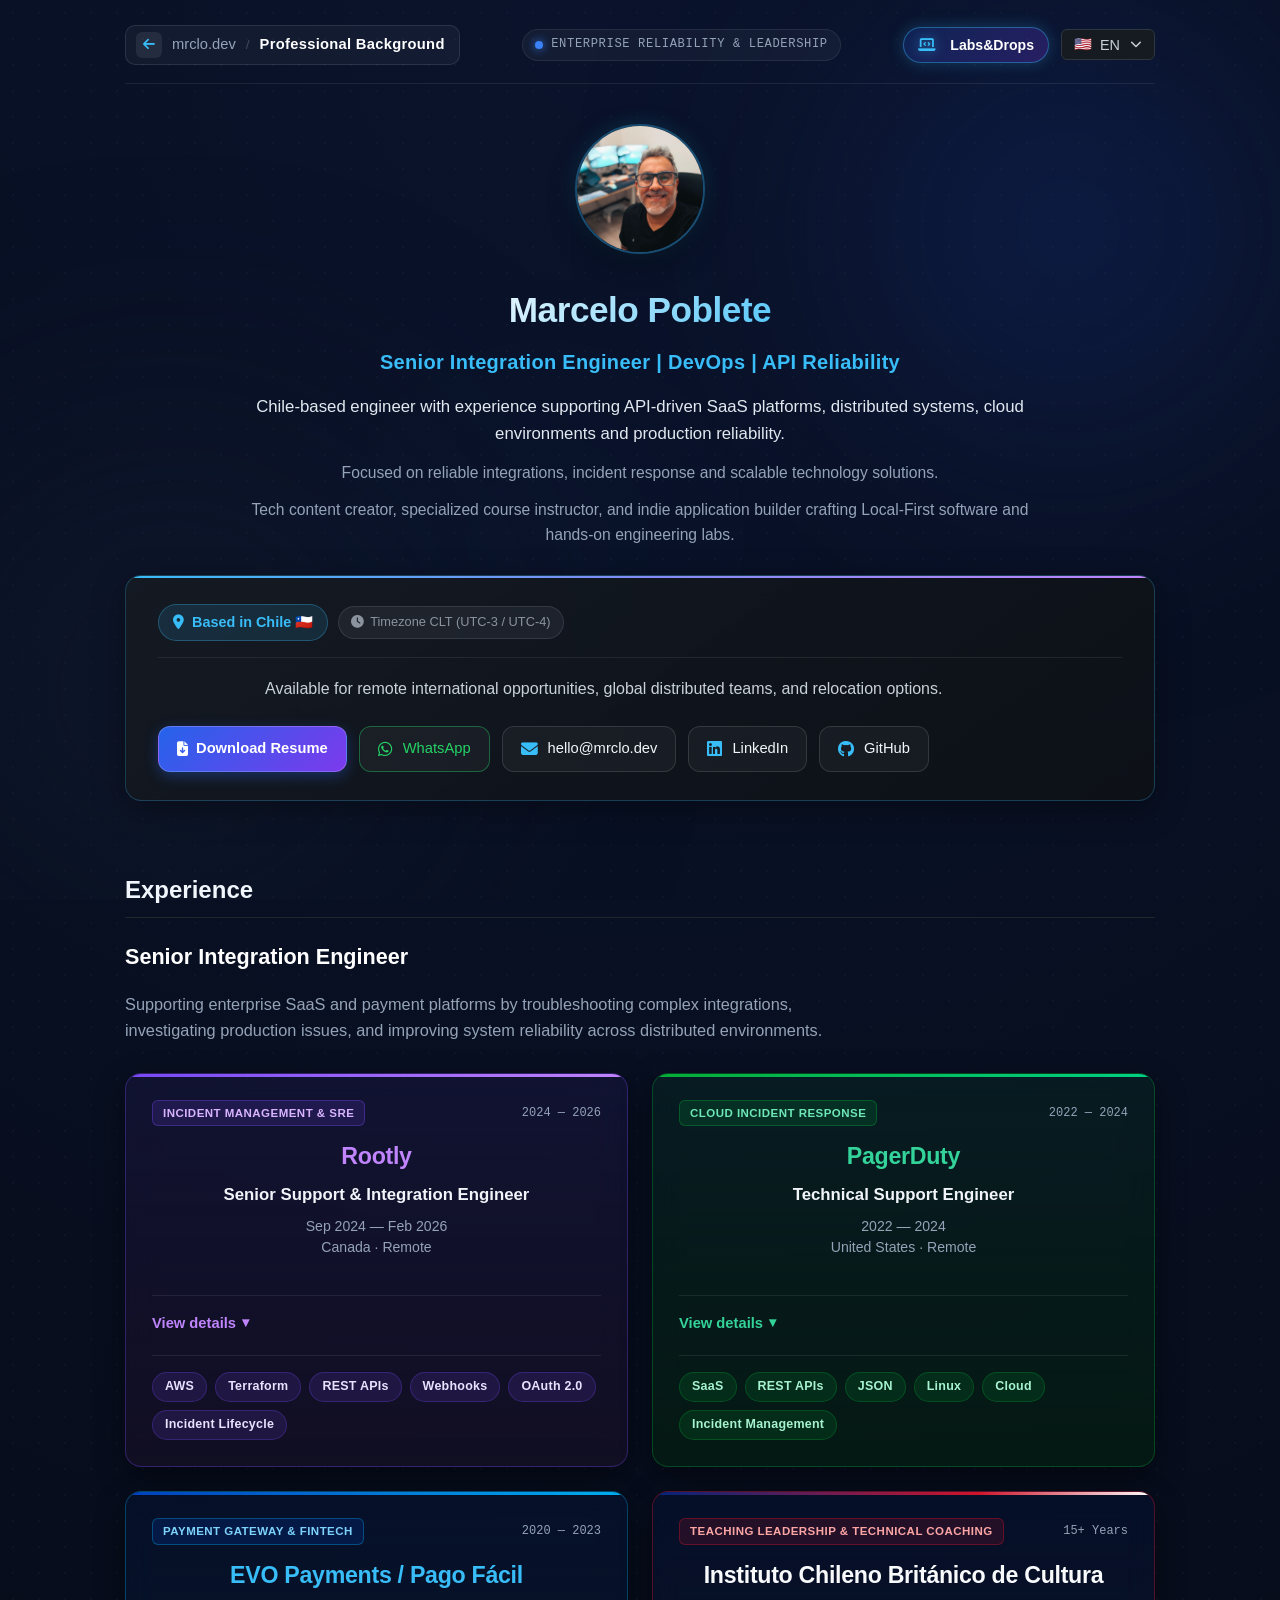
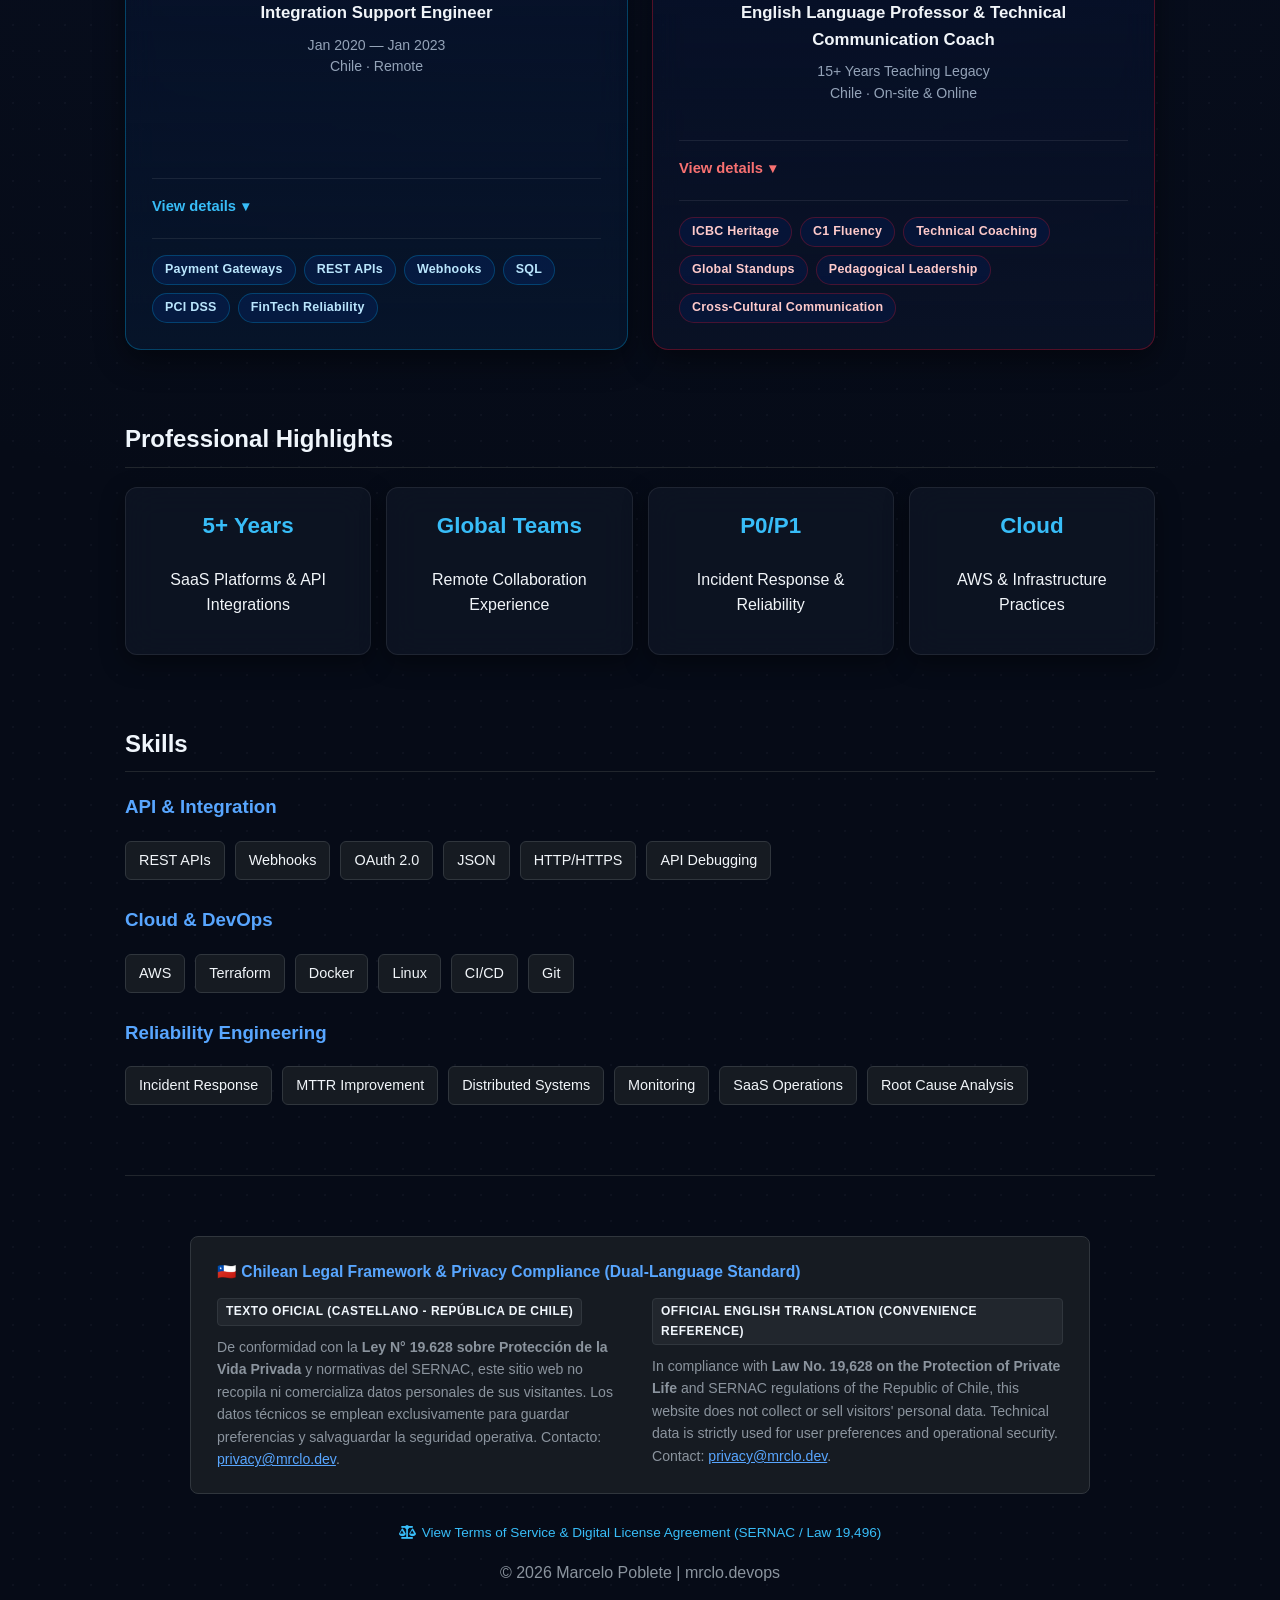
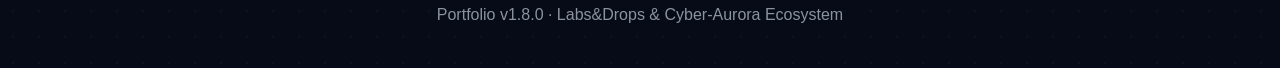
==== commit d3e64de4: "fix(background): collapse experience cards by default and calibrate fluency level to C1" ====
--- a/background/index.html
+++ b/background/index.html
@@ -178,7 +178,7 @@
           </p>
         </header>
 
-        <details class="experience-details" open>
+        <details class="experience-details">
           <summary data-i18n="exp.view_details">
             View details
           </summary>
@@ -233,7 +233,7 @@
           </p>
         </header>
 
-        <details class="experience-details" open>
+        <details class="experience-details">
           <summary data-i18n="exp.view_details">
             View details
           </summary>
@@ -287,7 +287,7 @@
           </p>
         </header>
 
-        <details class="experience-details" open>
+        <details class="experience-details">
           <summary data-i18n="exp.view_details">
             View details
           </summary>
@@ -351,13 +351,13 @@
           </p>
         </header>
 
-        <details class="experience-details" open>
+        <details class="experience-details">
           <summary data-i18n="exp.view_details">
             View details
           </summary>
           <div class="details-content">
             <p data-i18n="exp.icbc.desc">
-              Over 15 years dedicated to teaching English across diverse age groups: children, teens, university students, and senior tech professionals. Specialized in C2 operational fluency, phonetic nuance, and cross-cultural communication for distributed engineering teams.
+              Over 15 years dedicated to teaching English across diverse age groups: children, teens, university students, and senior tech professionals. Specialized in C1 operational fluency, phonetic nuance, and cross-cultural communication for distributed engineering teams.
             </p>
             <ul>
               <li data-i18n="exp.icbc.b1">
@@ -367,7 +367,7 @@
                 Technical communication coaching, international interview preparation, and facilitating global standups and blameless post-mortems without language barriers.
               </li>
               <li data-i18n="exp.icbc.b3">
-                Preparation for standardized international certifications (Cambridge, IELTS, TOEFL) with focus on C2 operational mastery.
+                Preparation for standardized international certifications (Cambridge, IELTS, TOEFL) with focus on advanced professional fluency (C1).
               </li>
               <li data-i18n="exp.icbc.b4">
                 Foundational pedagogical background enabling natural fluency, cross-cultural nuance, and frictionless technical alignment with North American and European teams.
@@ -378,7 +378,7 @@
 
         <footer class="experience-footer">
           <span>ICBC Heritage</span>
-          <span>C2 Fluency</span>
+          <span>C1 Fluency</span>
           <span>Technical Coaching</span>
           <span>Global Standups</span>
           <span>Pedagogical Leadership</span>
